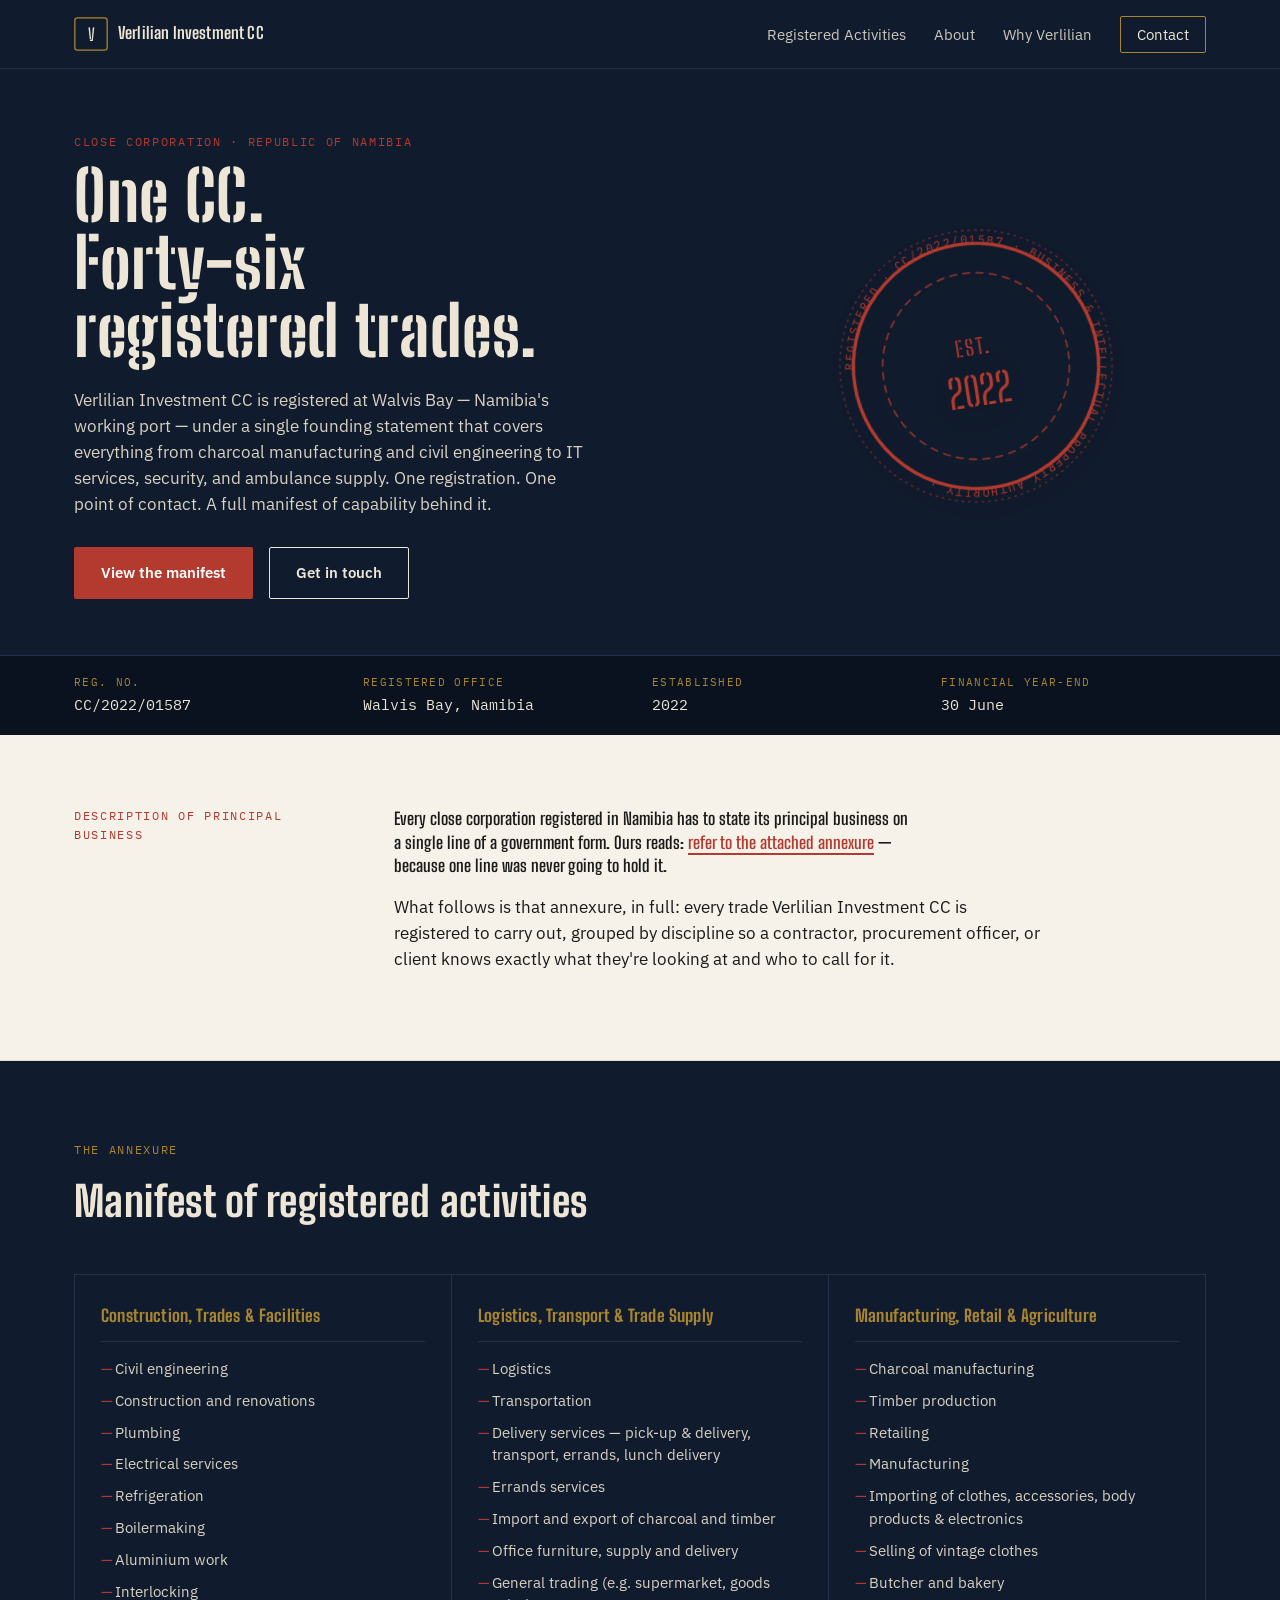
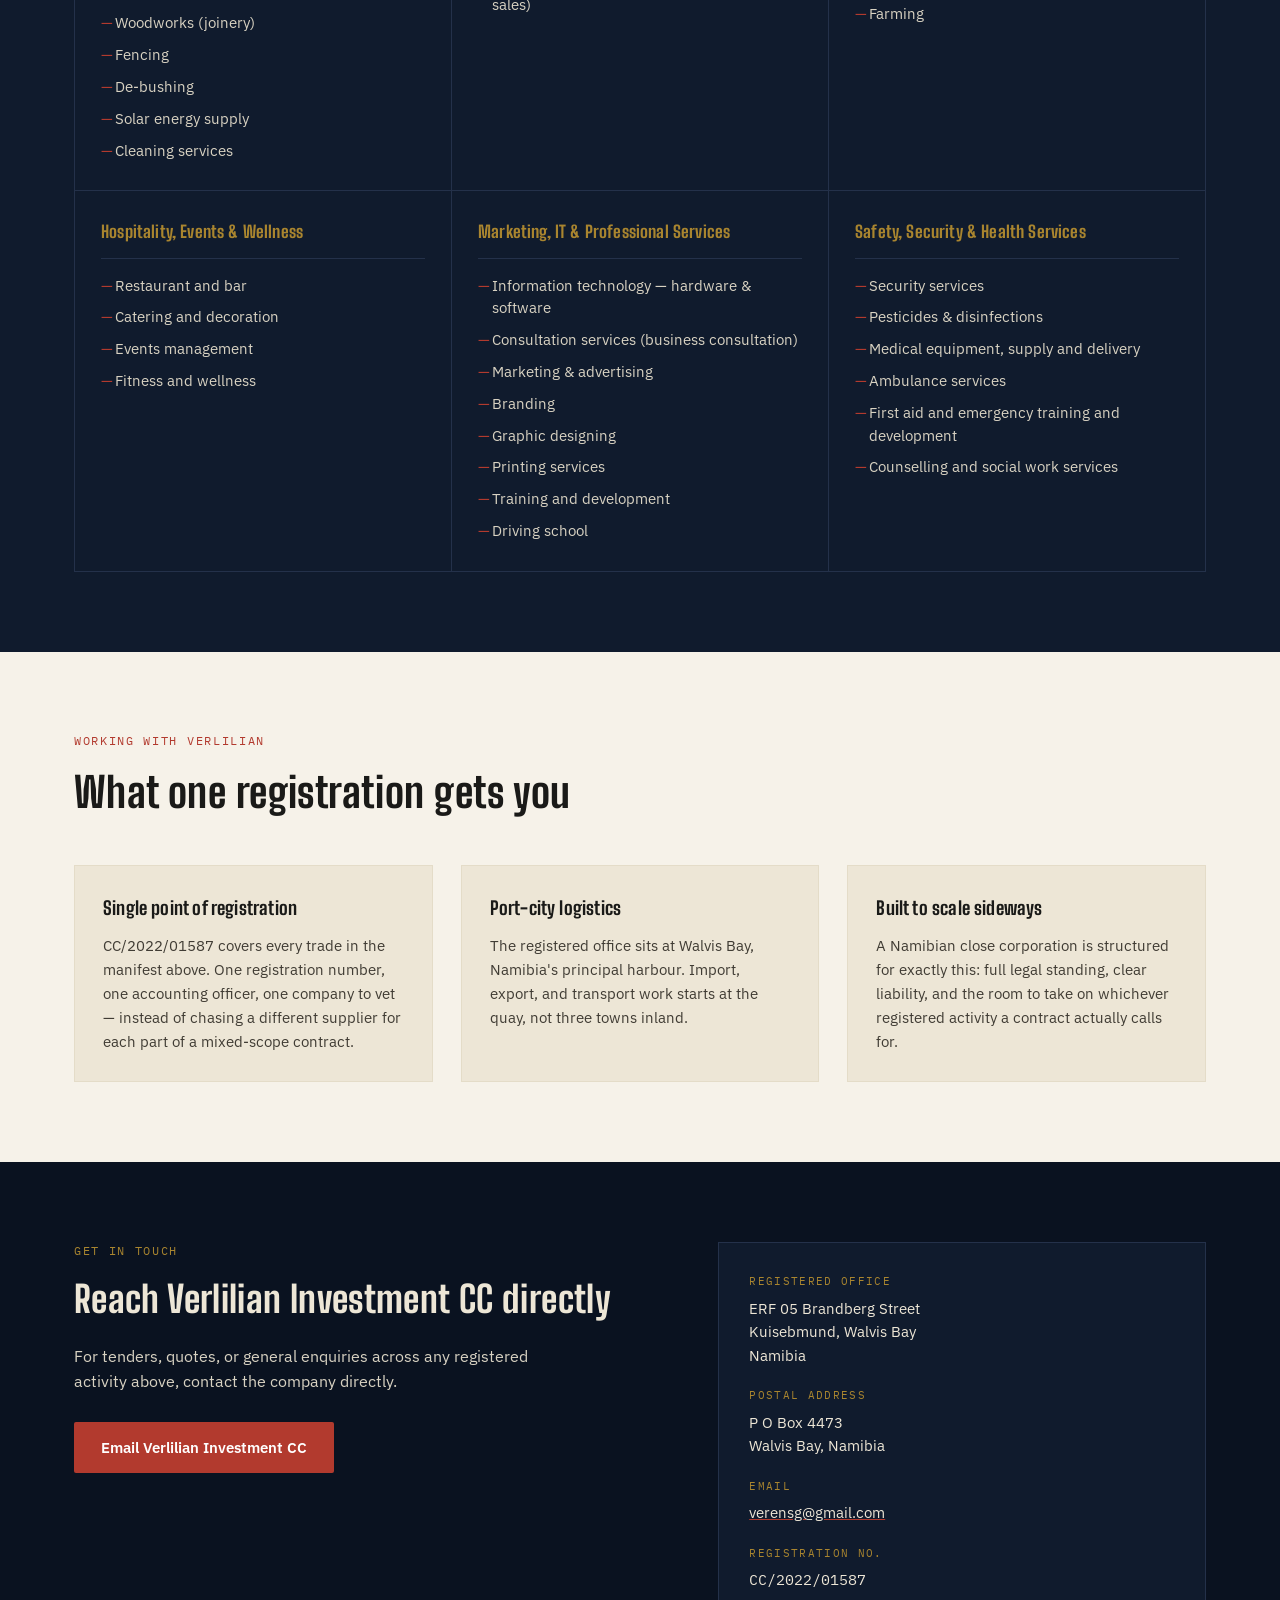
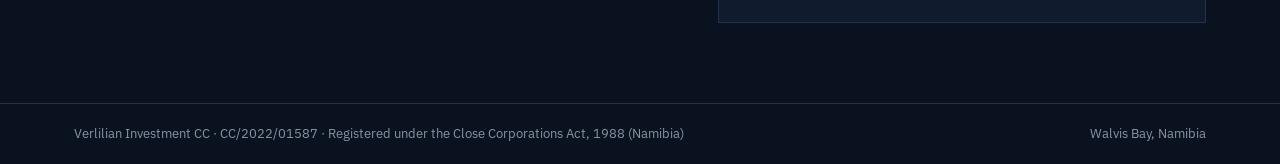
==== index.html @ 9e5f42de "Add files via upload" ====
<!DOCTYPE html>
<html lang="en">
<head>
<meta charset="UTF-8">
<meta name="viewport" content="width=device-width, initial-scale=1.0">
<title>Verlilian Investment CC — Registered CC/2022/01587, Walvis Bay, Namibia</title>
<meta name="description" content="Verlilian Investment CC is a Namibian close corporation registered at Walvis Bay, carrying 46 registered trade lines from construction and logistics to IT, hospitality, security, and agriculture under one registration.">
<link rel="icon" href="data:image/svg+xml,%3Csvg xmlns='http://www.w3.org/2000/svg' viewBox='0 0 100 100'%3E%3Crect width='100' height='100' fill='%23101B2D'/%3E%3Ctext x='50' y='68' font-family='Georgia,serif' font-size='58' fill='%23B23A2E' text-anchor='middle'%3EV%3C/text%3E%3C/svg%3E">
<link rel="preconnect" href="https://fonts.googleapis.com">
<link rel="preconnect" href="https://fonts.gstatic.com" crossorigin>
<link href="https://fonts.googleapis.com/css2?family=Big+Shoulders+Stencil:wght@700;900&family=Big+Shoulders:wght@500;600;700&family=IBM+Plex+Sans:wght@400;500;600&family=IBM+Plex+Mono:wght@400;500&display=swap" rel="stylesheet">
<link rel="stylesheet" href="styles.css">
</head>
<body>

<a class="skip-link" href="#main">Skip to content</a>

<header class="site-header">
  <div class="wrap header-inner">
    <a href="#top" class="brand">
      <svg class="brand-mark" viewBox="0 0 40 40" aria-hidden="true">
        <rect x="1" y="1" width="38" height="38" rx="3"/>
        <text x="20" y="28" text-anchor="middle">V</text>
      </svg>
      <span class="brand-name">Verlilian Investment&nbsp;CC</span>
    </a>
    <nav class="main-nav" aria-label="Primary">
      <button class="nav-toggle" aria-expanded="false" aria-controls="nav-list">
        <span></span><span></span><span></span>
        <span class="sr-only">Menu</span>
      </button>
      <ul id="nav-list">
        <li><a href="#manifest">Registered Activities</a></li>
        <li><a href="#about">About</a></li>
        <li><a href="#why">Why Verlilian</a></li>
        <li><a href="#contact" class="nav-cta">Contact</a></li>
      </ul>
    </nav>
  </div>
</header>

<main id="main">

  <section class="hero" id="top">
    <div class="wrap hero-inner">
      <div class="hero-copy">
        <p class="eyebrow">Close Corporation · Republic of Namibia</p>
        <h1>One CC.<br>Forty-six<br>registered trades.</h1>
        <p class="hero-lede">Verlilian Investment&nbsp;CC is registered at Walvis&nbsp;Bay — Namibia's working port — under a single founding statement that covers everything from charcoal manufacturing and civil engineering to IT services, security, and ambulance supply. One registration. One point of contact. A full manifest of capability behind it.</p>
        <div class="hero-actions">
          <a href="#manifest" class="btn btn-primary">View the manifest</a>
          <a href="#contact" class="btn btn-ghost">Get in touch</a>
        </div>
      </div>
      <div class="hero-stamp" aria-hidden="true">
        <svg viewBox="0 0 240 240" class="stamp">
          <defs>
            <path id="stampPathOuter" d="M 120,120 m -92,0 a 92,92 0 1,1 184,0 a 92,92 0 1,1 -184,0"/>
          </defs>
          <circle cx="120" cy="120" r="102" class="ring ring-a"/>
          <circle cx="120" cy="120" r="92" class="ring ring-b"/>
          <circle cx="120" cy="120" r="70" class="ring ring-c"/>
          <text class="stamp-arc">
            <textPath href="#stampPathOuter" startOffset="2%">REGISTERED · CC/2022/01587 · BUSINESS &amp; INTELLECTUAL PROPERTY AUTHORITY · </textPath>
          </text>
          <text x="120" y="112" text-anchor="middle" class="stamp-center stamp-center-top">EST.</text>
          <text x="120" y="150" text-anchor="middle" class="stamp-center stamp-center-year">2022</text>
        </svg>
      </div>
    </div>
    <div class="reg-strip" role="doc-subtitle">
      <div class="wrap reg-strip-inner">
        <div class="reg-field"><span class="reg-label">Reg. No.</span><span class="reg-value">CC/2022/01587</span></div>
        <div class="reg-field"><span class="reg-label">Registered Office</span><span class="reg-value">Walvis Bay, Namibia</span></div>
        <div class="reg-field"><span class="reg-label">Established</span><span class="reg-value">2022</span></div>
        <div class="reg-field"><span class="reg-label">Financial Year-End</span><span class="reg-value">30 June</span></div>
      </div>
    </div>
  </section>

  <section class="about" id="about">
    <div class="wrap about-grid">
      <div class="about-label">
        <p class="eyebrow">Description of Principal Business</p>
      </div>
      <div class="about-body">
        <p class="about-lede">Every close corporation registered in Namibia has to state its principal business on a single line of a government form. Ours reads: <em>refer to the attached annexure</em> — because one line was never going to hold it.</p>
        <p>What follows is that annexure, in full: every trade Verlilian Investment&nbsp;CC is registered to carry out, grouped by discipline so a contractor, procurement officer, or client knows exactly what they're looking at and who to call for it.</p>
      </div>
    </div>
  </section>

  <section class="manifest" id="manifest">
    <div class="wrap">
      <div class="section-head">
        <p class="eyebrow">The Annexure</p>
        <h2>Manifest of registered activities</h2>
      </div>

      <div class="manifest-grid">

        <article class="manifest-card">
          <h3>Construction, Trades &amp; Facilities</h3>
          <ul>
            <li>Civil engineering</li>
            <li>Construction and renovations</li>
            <li>Plumbing</li>
            <li>Electrical services</li>
            <li>Refrigeration</li>
            <li>Boilermaking</li>
            <li>Aluminium work</li>
            <li>Interlocking</li>
            <li>Woodworks (joinery)</li>
            <li>Fencing</li>
            <li>De-bushing</li>
            <li>Solar energy supply</li>
            <li>Cleaning services</li>
          </ul>
        </article>

        <article class="manifest-card">
          <h3>Logistics, Transport &amp; Trade Supply</h3>
          <ul>
            <li>Logistics</li>
            <li>Transportation</li>
            <li>Delivery services — pick-up &amp; delivery, transport, errands, lunch delivery</li>
            <li>Errands services</li>
            <li>Import and export of charcoal and timber</li>
            <li>Office furniture, supply and delivery</li>
            <li>General trading (e.g. supermarket, goods sales)</li>
          </ul>
        </article>

        <article class="manifest-card">
          <h3>Manufacturing, Retail &amp; Agriculture</h3>
          <ul>
            <li>Charcoal manufacturing</li>
            <li>Timber production</li>
            <li>Retailing</li>
            <li>Manufacturing</li>
            <li>Importing of clothes, accessories, body products &amp; electronics</li>
            <li>Selling of vintage clothes</li>
            <li>Butcher and bakery</li>
            <li>Farming</li>
          </ul>
        </article>

        <article class="manifest-card">
          <h3>Hospitality, Events &amp; Wellness</h3>
          <ul>
            <li>Restaurant and bar</li>
            <li>Catering and decoration</li>
            <li>Events management</li>
            <li>Fitness and wellness</li>
          </ul>
        </article>

        <article class="manifest-card">
          <h3>Marketing, IT &amp; Professional Services</h3>
          <ul>
            <li>Information technology — hardware &amp; software</li>
            <li>Consultation services (business consultation)</li>
            <li>Marketing &amp; advertising</li>
            <li>Branding</li>
            <li>Graphic designing</li>
            <li>Printing services</li>
            <li>Training and development</li>
            <li>Driving school</li>
          </ul>
        </article>

        <article class="manifest-card">
          <h3>Safety, Security &amp; Health Services</h3>
          <ul>
            <li>Security services</li>
            <li>Pesticides &amp; disinfections</li>
            <li>Medical equipment, supply and delivery</li>
            <li>Ambulance services</li>
            <li>First aid and emergency training and development</li>
            <li>Counselling and social work services</li>
          </ul>
        </article>

      </div>
    </div>
  </section>

  <section class="why" id="why">
    <div class="wrap">
      <div class="section-head">
        <p class="eyebrow">Working With Verlilian</p>
        <h2>What one registration gets you</h2>
      </div>
      <div class="why-grid">
        <article class="why-card">
          <h3>Single point of registration</h3>
          <p>CC/2022/01587 covers every trade in the manifest above. One registration number, one accounting officer, one company to vet — instead of chasing a different supplier for each part of a mixed-scope contract.</p>
        </article>
        <article class="why-card">
          <h3>Port-city logistics</h3>
          <p>The registered office sits at Walvis&nbsp;Bay, Namibia's principal harbour. Import, export, and transport work starts at the quay, not three towns inland.</p>
        </article>
        <article class="why-card">
          <h3>Built to scale sideways</h3>
          <p>A Namibian close corporation is structured for exactly this: full legal standing, clear liability, and the room to take on whichever registered activity a contract actually calls for.</p>
        </article>
      </div>
    </div>
  </section>

  <section class="contact" id="contact">
    <div class="wrap contact-grid">
      <div>
        <p class="eyebrow">Get In Touch</p>
        <h2>Reach Verlilian Investment&nbsp;CC directly</h2>
        <p class="contact-lede">For tenders, quotes, or general enquiries across any registered activity above, contact the company directly.</p>
        <a href="mailto:verensg@gmail.com?subject=Enquiry%20—%20Verlilian%20Investment%20CC" class="btn btn-primary">Email Verlilian Investment&nbsp;CC</a>
      </div>
      <div class="contact-card">
        <dl>
          <div>
            <dt>Registered Office</dt>
            <dd>ERF 05 Brandberg Street<br>Kuisebmund, Walvis Bay<br>Namibia</dd>
          </div>
          <div>
            <dt>Postal Address</dt>
            <dd>P O Box 4473<br>Walvis Bay, Namibia</dd>
          </div>
          <div>
            <dt>Email</dt>
            <dd><a href="mailto:verensg@gmail.com">verensg@gmail.com</a></dd>
          </div>
          <div>
            <dt>Registration No.</dt>
            <dd class="mono">CC/2022/01587</dd>
          </div>
        </dl>
      </div>
    </div>
  </section>

</main>

<footer class="site-footer">
  <div class="wrap footer-inner">
    <p>Verlilian Investment&nbsp;CC · CC/2022/01587 · Registered under the Close Corporations Act, 1988 (Namibia)</p>
    <p class="footer-office">Walvis Bay, Namibia</p>
  </div>
</footer>

<script src="script.js"></script>
</body>
</html>
---- styles.css ----
/* ===== Tokens ===== */
:root{
  --navy: #101B2D;
  --navy-deep: #0A1220;
  --navy-line: #24314A;
  --cream: #EDE6D6;
  --paper: #F6F2E9;
  --stamp-red: #B23A2E;
  --stamp-red-dim: #8C2E24;
  --brass: #A9852F;
  --charcoal: #1A1A18;
  --steel: #7C8896;

  --display: 'Big Shoulders', sans-serif;
  --stencil: 'Big Shoulders Stencil', sans-serif;
  --body: 'IBM Plex Sans', system-ui, sans-serif;
  --mono: 'IBM Plex Mono', ui-monospace, monospace;

  --wrap: 1180px;
}

*,*::before,*::after{ box-sizing:border-box; }
html{ scroll-behavior:smooth; }
@media (prefers-reduced-motion: reduce){
  html{ scroll-behavior:auto; }
  *,*::before,*::after{ animation-duration:0.001ms !important; animation-iteration-count:1 !important; transition-duration:0.001ms !important; }
}

body{
  margin:0;
  background:var(--paper);
  color:var(--charcoal);
  font-family:var(--body);
  font-size:16px;
  line-height:1.55;
  -webkit-font-smoothing:antialiased;
}

.wrap{ max-width:var(--wrap); margin-inline:auto; padding-inline:24px; }

.sr-only{ position:absolute; width:1px; height:1px; padding:0; margin:-1px; overflow:hidden; clip:rect(0,0,0,0); white-space:nowrap; border:0; }

.skip-link{
  position:absolute; left:-999px; top:0; background:var(--stamp-red); color:#fff;
  padding:10px 16px; z-index:200; font-family:var(--body);
}
.skip-link:focus{ left:0; }

a{ color:inherit; }
:focus-visible{ outline:3px solid var(--brass); outline-offset:2px; }

h1,h2,h3{ font-family:var(--display); font-weight:700; margin:0; letter-spacing:0.01em; }

.eyebrow{
  font-family:var(--mono);
  font-size:0.75rem;
  letter-spacing:0.14em;
  text-transform:uppercase;
  color:var(--stamp-red);
  margin:0 0 10px;
}

.btn{
  display:inline-flex; align-items:center; justify-content:center;
  font-family:var(--body); font-weight:600; font-size:0.95rem;
  padding:13px 26px; border-radius:2px; text-decoration:none;
  border:1.5px solid transparent; transition:transform .15s ease, background-color .15s ease, color .15s ease;
}
.btn-primary{ background:var(--stamp-red); color:#fff; }
.btn-primary:hover{ background:var(--stamp-red-dim); transform:translateY(-1px); }
.btn-ghost{ background:transparent; border-color:currentColor; }
.btn-ghost:hover{ background:rgba(0,0,0,0.05); }

/* ===== Header ===== */
.site-header{
  position:sticky; top:0; z-index:100;
  background:var(--navy); color:var(--cream);
  border-bottom:1px solid var(--navy-line);
}
.header-inner{ display:flex; align-items:center; justify-content:space-between; height:68px; }
.brand{ display:flex; align-items:center; gap:10px; text-decoration:none; color:var(--cream); }
.brand-mark{ width:34px; height:34px; }
.brand-mark rect{ fill:none; stroke:var(--brass); stroke-width:1.5; }
.brand-mark text{ font-family:var(--stencil); font-size:20px; fill:var(--cream); }
.brand-name{ font-family:var(--display); font-weight:600; font-size:1.02rem; letter-spacing:0.01em; }

.main-nav ul{ list-style:none; display:flex; gap:28px; margin:0; padding:0; align-items:center; }
.main-nav a{ text-decoration:none; font-size:0.92rem; color:var(--cream); opacity:0.85; }
.main-nav a:hover{ opacity:1; }
.nav-cta{
  border:1px solid var(--brass) !important; padding:8px 16px; border-radius:2px; opacity:1 !important;
}
.nav-toggle{ display:none; }

/* ===== Hero ===== */
.hero{ background:var(--navy); color:var(--cream); position:relative; overflow:hidden; }
.hero-inner{
  display:grid; grid-template-columns:1.15fr 0.85fr; gap:48px; align-items:center;
  padding-block:64px 56px;
}
.hero-copy h1{
  font-family:var(--stencil);
  font-size:clamp(2.6rem, 5.4vw, 4.6rem);
  line-height:0.98;
  color:var(--cream);
  margin-bottom:22px;
}
.hero-lede{ max-width:52ch; color:#D8D2C2; font-size:1.05rem; }
.hero-actions{ display:flex; gap:16px; margin-top:30px; flex-wrap:wrap; }
.hero .btn-ghost{ color:var(--cream); }

.hero-stamp{ display:flex; justify-content:center; }
.stamp{ width:min(320px, 100%); height:auto; transform:rotate(-9deg); filter:drop-shadow(0 6px 18px rgba(0,0,0,0.35)); }
.ring{ fill:none; stroke:var(--stamp-red); }
.ring-a{ stroke-width:1; stroke-dasharray:2 3; opacity:0.55; }
.ring-b{ stroke-width:2.5; }
.ring-c{ stroke-width:1.2; stroke-dasharray:6 4; opacity:0.8; }
.stamp-arc{ font-family:var(--mono); font-size:8.6px; letter-spacing:0.14em; fill:var(--stamp-red); text-transform:uppercase; }
.stamp-center{ font-family:var(--stencil); fill:var(--stamp-red); }
.stamp-center-top{ font-size:16px; letter-spacing:0.1em; }
.stamp-center-year{ font-size:30px; }

.reg-strip{ background:var(--navy-deep); border-top:1px solid var(--navy-line); }
.reg-strip-inner{
  display:grid; grid-template-columns:repeat(4,1fr); gap:24px;
  padding-block:18px;
}
.reg-field{ display:flex; flex-direction:column; gap:4px; }
.reg-label{ font-family:var(--mono); font-size:0.68rem; letter-spacing:0.12em; text-transform:uppercase; color:var(--brass); }
.reg-value{ font-family:var(--mono); font-size:0.92rem; color:var(--cream); }

/* ===== About ===== */
.about{ padding-block:72px; border-bottom:1px solid #E4DCC8; }
.about-grid{ display:grid; grid-template-columns:280px 1fr; gap:40px; }
.about-body p{ margin:0 0 16px; font-size:1.05rem; max-width:65ch; }
.about-lede{ font-family:var(--display); font-weight:500; font-size:1.3rem; line-height:1.4; }
.about-lede em{ font-style:normal; color:var(--stamp-red); border-bottom:2px solid var(--stamp-red); }

/* ===== Manifest ===== */
.manifest{ background:var(--navy); color:var(--cream); padding-block:80px; }
.section-head{ margin-bottom:40px; max-width:60ch; }
.section-head h2{ font-size:clamp(1.8rem,3.4vw,2.6rem); color:var(--cream); }
.manifest .eyebrow{ color:var(--brass); }

.manifest-grid{ display:grid; grid-template-columns:repeat(3, 1fr); gap:1px; background:var(--navy-line); border:1px solid var(--navy-line); }
.manifest-card{ background:var(--navy); padding:28px 26px; }
.manifest-card h3{
  font-family:var(--display); font-size:1.05rem; font-weight:700;
  color:var(--brass); margin-bottom:16px; padding-bottom:12px;
  border-bottom:1px solid var(--navy-line);
}
.manifest-card ul{ list-style:none; margin:0; padding:0; display:flex; flex-direction:column; gap:9px; }
.manifest-card li{ font-size:0.92rem; color:#D8D2C2; position:relative; padding-left:14px; }
.manifest-card li::before{ content:"—"; position:absolute; left:0; color:var(--stamp-red); }

/* ===== Why ===== */
.why{ padding-block:80px; }
.why .section-head h2{ color:var(--charcoal); }
.why-grid{ display:grid; grid-template-columns:repeat(3,1fr); gap:28px; }
.why-card{ padding:28px; border:1px solid #E4DCC8; background:var(--cream); }
.why-card h3{ font-size:1.15rem; margin-bottom:12px; }
.why-card p{ margin:0; color:#403C34; font-size:0.96rem; }

/* ===== Contact ===== */
.contact{ background:var(--navy-deep); color:var(--cream); padding-block:80px; }
.contact .eyebrow{ color:var(--brass); }
.contact h2{ color:var(--cream); font-size:clamp(1.7rem,3vw,2.3rem); margin-bottom:16px; }
.contact-lede{ max-width:48ch; color:#D8D2C2; margin-bottom:28px; }
.contact-grid{ display:grid; grid-template-columns:1.1fr 0.9fr; gap:48px; align-items:start; }
.contact-card{ background:var(--navy); border:1px solid var(--navy-line); padding:30px; }
.contact-card dl{ margin:0; display:flex; flex-direction:column; gap:20px; }
.contact-card dt{ font-family:var(--mono); font-size:0.7rem; letter-spacing:0.12em; text-transform:uppercase; color:var(--brass); margin-bottom:6px; }
.contact-card dd{ margin:0; font-size:0.95rem; color:var(--cream); }
.contact-card a{ text-decoration:underline; text-decoration-color:var(--stamp-red); }
.mono{ font-family:var(--mono); }

/* ===== Footer ===== */
.site-footer{ background:var(--navy-deep); color:#8A93A6; border-top:1px solid var(--navy-line); }
.footer-inner{ display:flex; justify-content:space-between; padding-block:20px; font-size:0.82rem; flex-wrap:wrap; gap:8px; }
.footer-inner p{ margin:0; }

/* ===== Responsive ===== */
@media (max-width: 900px){
  .hero-inner{ grid-template-columns:1fr; padding-block:48px 32px; }
  .hero-stamp{ order:-1; }
  .stamp{ width:220px; }
  .reg-strip-inner{ grid-template-columns:repeat(2,1fr); }
  .about-grid{ grid-template-columns:1fr; }
  .manifest-grid{ grid-template-columns:1fr; }
  .why-grid{ grid-template-columns:1fr; }
  .contact-grid{ grid-template-columns:1fr; }

  .main-nav ul{
    position:fixed; inset:68px 0 auto 0; background:var(--navy);
    flex-direction:column; align-items:flex-start; padding:20px 24px;
    border-bottom:1px solid var(--navy-line);
    transform:translateY(-120%); transition:transform .2s ease;
  }
  .main-nav ul.open{ transform:translateY(0); }
  .nav-toggle{
    display:flex; flex-direction:column; justify-content:center; gap:5px;
    width:32px; height:32px; background:none; border:none; cursor:pointer; padding:0;
  }
  .nav-toggle span{ display:block; width:100%; height:2px; background:var(--cream); }
}
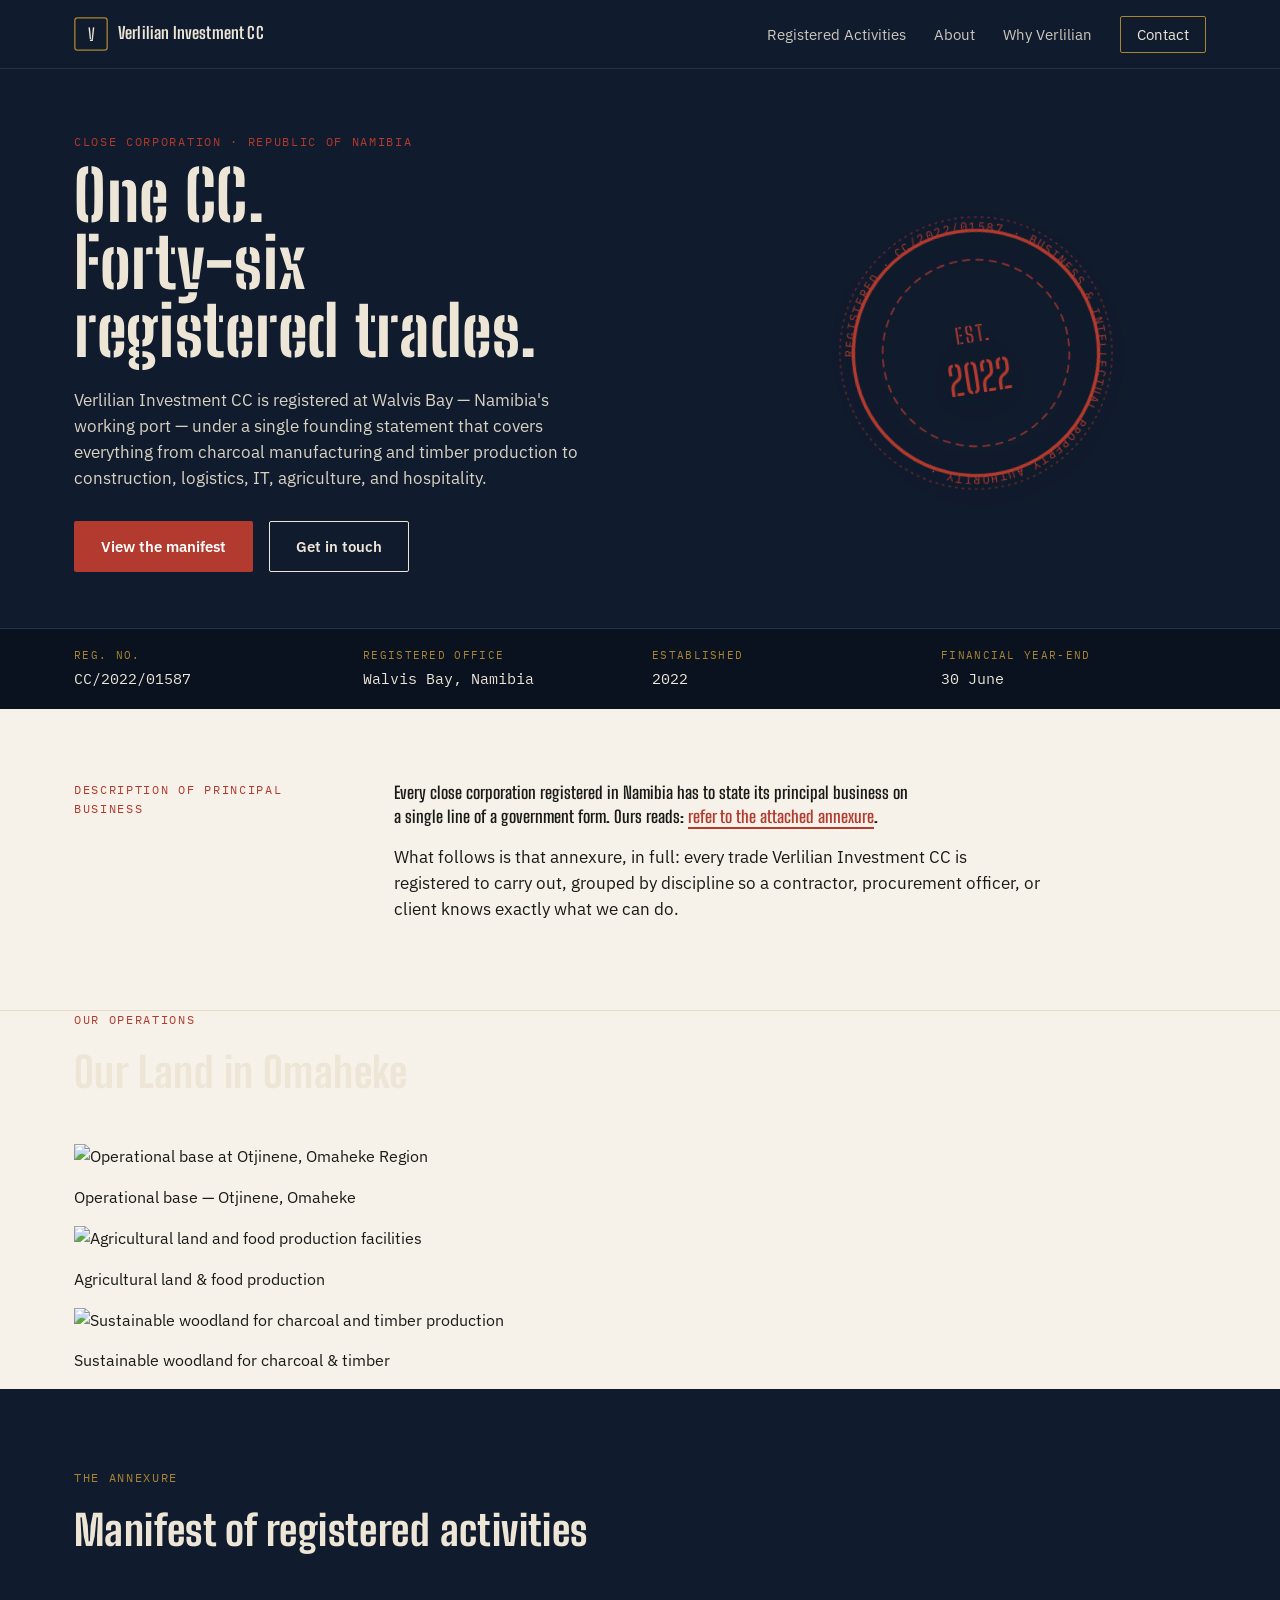
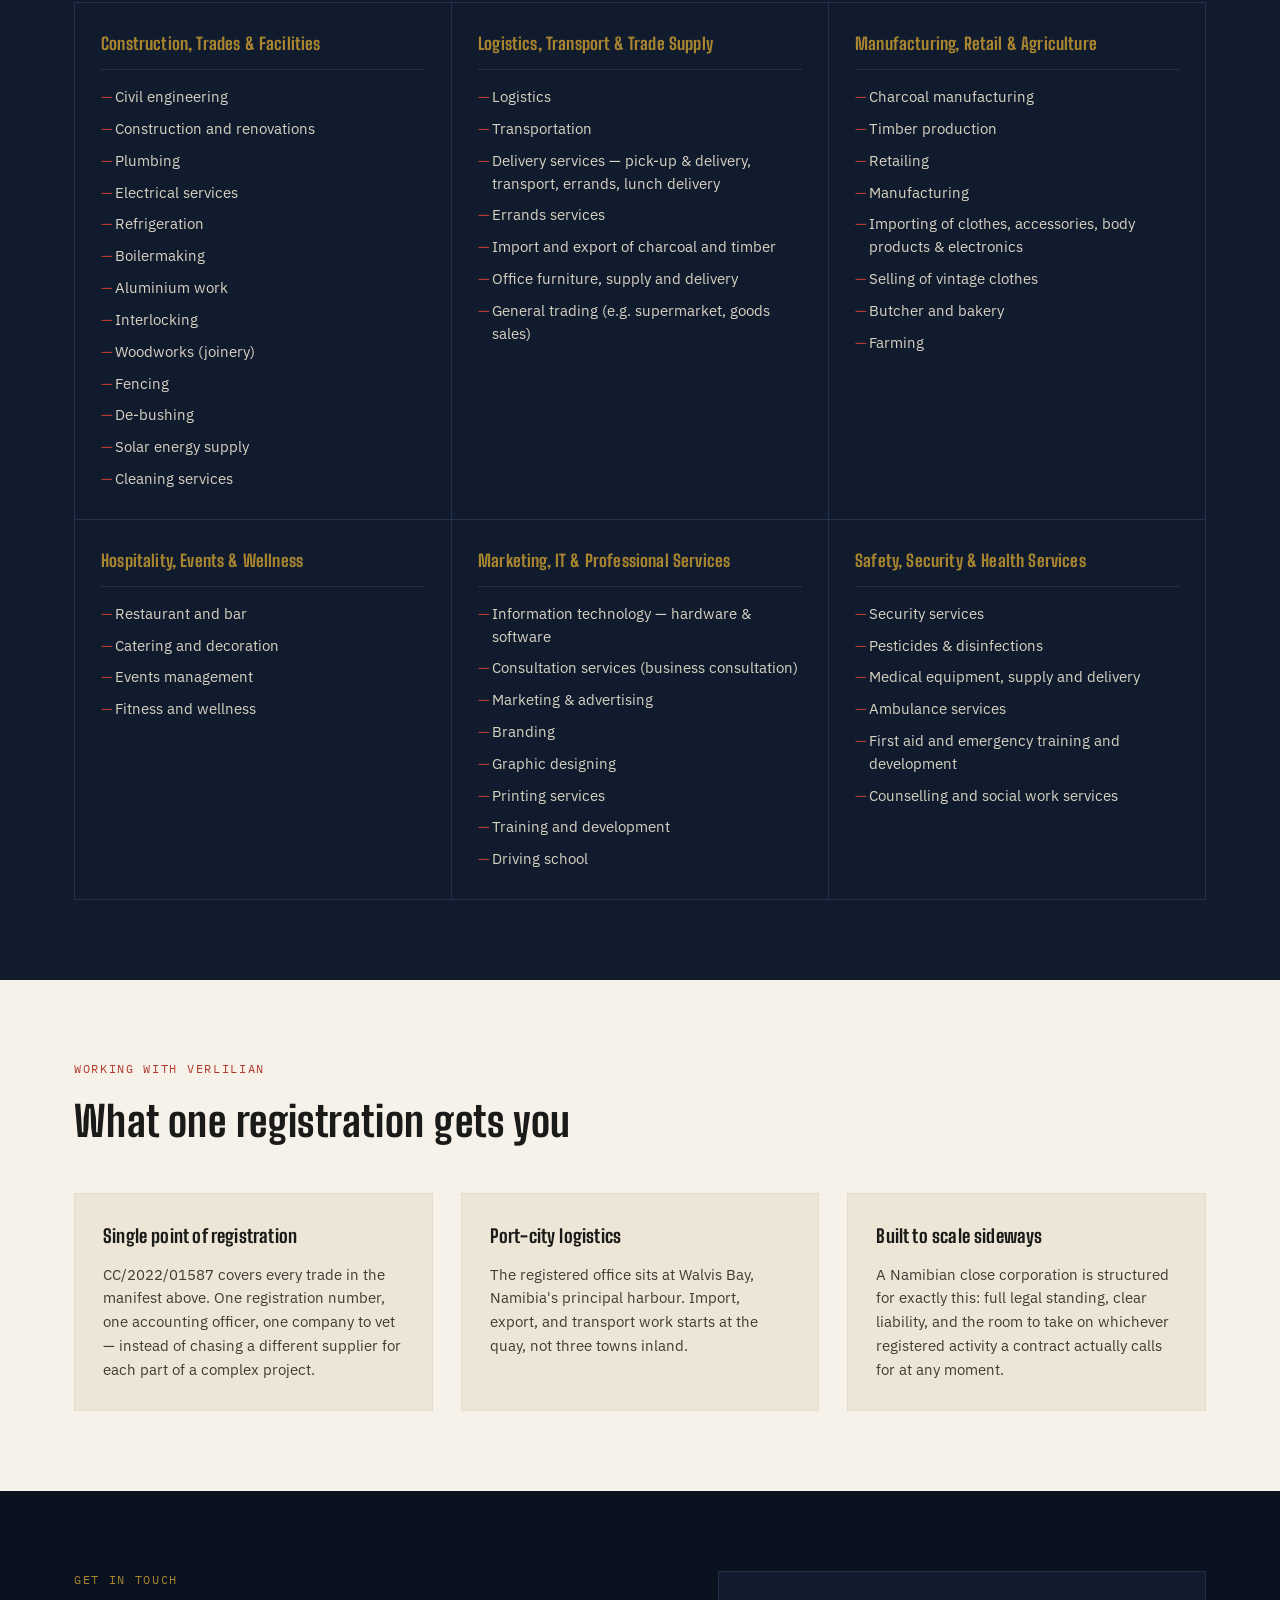
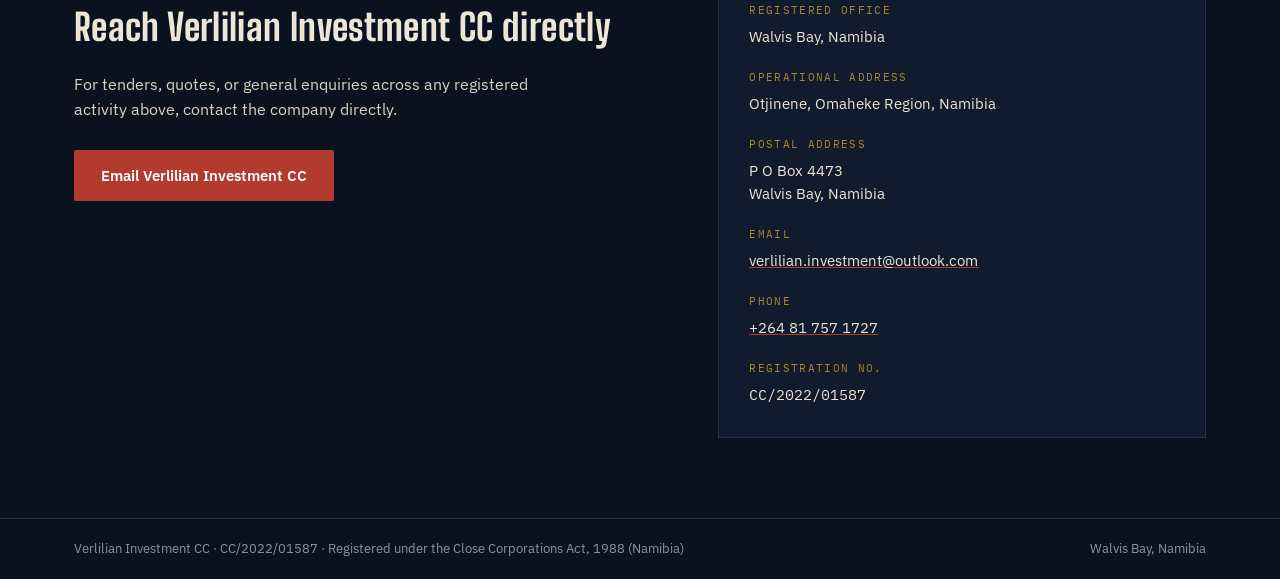
==== commit ab7b5225: "feat: use real Otjinene land photos, remove Kuisebmund address" ====
--- a/index.html
+++ b/index.html
@@ -4,8 +4,8 @@
 <meta charset="UTF-8">
 <meta name="viewport" content="width=device-width, initial-scale=1.0">
 <title>Verlilian Investment CC — Registered CC/2022/01587, Walvis Bay, Namibia</title>
-<meta name="description" content="Verlilian Investment CC is a Namibian close corporation registered at Walvis Bay, carrying 46 registered trade lines from construction and logistics to IT, hospitality, security, and agriculture under one registration.">
-<link rel="icon" href="data:image/svg+xml,%3Csvg xmlns='http://www.w3.org/2000/svg' viewBox='0 0 100 100'%3E%3Crect width='100' height='100' fill='%23101B2D'/%3E%3Ctext x='50' y='68' font-family='Georgia,serif' font-size='58' fill='%23B23A2E' text-anchor='middle'%3EV%3C/text%3E%3C/svg%3E">
+<meta name="description" content="Verlilian Investment CC is a Namibian close corporation registered at Walvis Bay, carrying 46 registered trade lines from construction and logistics to IT, agriculture, and more.">
+<link rel="icon" href="data:image/svg+xml,%3Csvg xmlns='http://www.w3.org/2000/svg' viewBox='0 0 100 100'%3E%3Crect width='100' height='100' fill='%23101B2D'/%3E%3Ctext x='50' y='68' font-family='Georgia, serif' font-size='60' fill='%23fff' text-anchor='middle' font-weight='bold'%3EV%3C/text%3E%3C/svg%3E">
 <link rel="preconnect" href="https://fonts.googleapis.com">
 <link rel="preconnect" href="https://fonts.gstatic.com" crossorigin>
 <link href="https://fonts.googleapis.com/css2?family=Big+Shoulders+Stencil:wght@700;900&family=Big+Shoulders:wght@500;600;700&family=IBM+Plex+Sans:wght@400;500;600&family=IBM+Plex+Mono:wght@400;500&display=swap" rel="stylesheet">
@@ -42,11 +42,17 @@
 <main id="main">
 
   <section class="hero" id="top">
+    <div class="hero-slideshow" role="region" aria-label="Otjinene land gallery">
+      <div class="hero-slide" style="background-image: url('/images/otjinene-land-1.jpg');"></div>
+      <div class="hero-slide" style="background-image: url('/images/otjinene-land-2.jpg');"></div>
+      <div class="hero-slide" style="background-image: url('/images/otjinene-land-3.jpg');"></div>
+    </div>
+    <div class="hero-overlay"></div>
     <div class="wrap hero-inner">
       <div class="hero-copy">
         <p class="eyebrow">Close Corporation · Republic of Namibia</p>
         <h1>One CC.<br>Forty-six<br>registered trades.</h1>
-        <p class="hero-lede">Verlilian Investment&nbsp;CC is registered at Walvis&nbsp;Bay — Namibia's working port — under a single founding statement that covers everything from charcoal manufacturing and civil engineering to IT services, security, and ambulance supply. One registration. One point of contact. A full manifest of capability behind it.</p>
+        <p class="hero-lede">Verlilian Investment&nbsp;CC is registered at Walvis&nbsp;Bay — Namibia's working port — under a single founding statement that covers everything from charcoal manufacturing and timber production to construction, logistics, IT, agriculture, and hospitality.</p>
         <div class="hero-actions">
           <a href="#manifest" class="btn btn-primary">View the manifest</a>
           <a href="#contact" class="btn btn-ghost">Get in touch</a>
@@ -84,8 +90,37 @@
         <p class="eyebrow">Description of Principal Business</p>
       </div>
       <div class="about-body">
-        <p class="about-lede">Every close corporation registered in Namibia has to state its principal business on a single line of a government form. Ours reads: <em>refer to the attached annexure</em> — because one line was never going to hold it.</p>
-        <p>What follows is that annexure, in full: every trade Verlilian Investment&nbsp;CC is registered to carry out, grouped by discipline so a contractor, procurement officer, or client knows exactly what they're looking at and who to call for it.</p>
+        <p class="about-lede">Every close corporation registered in Namibia has to state its principal business on a single line of a government form. Ours reads: <em>refer to the attached annexure</em>.</p>
+        <p>What follows is that annexure, in full: every trade Verlilian Investment&nbsp;CC is registered to carry out, grouped by discipline so a contractor, procurement officer, or client knows exactly what we can do.</p>
+      </div>
+    </div>
+  </section>
+
+  <section class="our-land" id="our-land">
+    <div class="wrap">
+      <div class="section-head">
+        <p class="eyebrow">Our Operations</p>
+        <h2>Our Land in Omaheke</h2>
+      </div>
+      <div class="land-grid">
+        <article class="land-card">
+          <div class="land-image">
+            <img src="/images/otjinene-land-1.jpg" alt="Operational base at Otjinene, Omaheke Region">
+          </div>
+          <p class="land-caption">Operational base — Otjinene, Omaheke</p>
+        </article>
+        <article class="land-card">
+          <div class="land-image">
+            <img src="/images/otjinene-land-2.jpg" alt="Agricultural land and food production facilities">
+          </div>
+          <p class="land-caption">Agricultural land &amp; food production</p>
+        </article>
+        <article class="land-card">
+          <div class="land-image">
+            <img src="/images/otjinene-land-3.jpg" alt="Sustainable woodland for charcoal and timber production">
+          </div>
+          <p class="land-caption">Sustainable woodland for charcoal &amp; timber</p>
+        </article>
       </div>
     </div>
   </section>
@@ -194,7 +229,7 @@
       <div class="why-grid">
         <article class="why-card">
           <h3>Single point of registration</h3>
-          <p>CC/2022/01587 covers every trade in the manifest above. One registration number, one accounting officer, one company to vet — instead of chasing a different supplier for each part of a mixed-scope contract.</p>
+          <p>CC/2022/01587 covers every trade in the manifest above. One registration number, one accounting officer, one company to vet — instead of chasing a different supplier for each part of a complex project.</p>
         </article>
         <article class="why-card">
           <h3>Port-city logistics</h3>
@@ -202,7 +237,7 @@
         </article>
         <article class="why-card">
           <h3>Built to scale sideways</h3>
-          <p>A Namibian close corporation is structured for exactly this: full legal standing, clear liability, and the room to take on whichever registered activity a contract actually calls for.</p>
+          <p>A Namibian close corporation is structured for exactly this: full legal standing, clear liability, and the room to take on whichever registered activity a contract actually calls for at any moment.</p>
         </article>
       </div>
     </div>
@@ -214,13 +249,17 @@
         <p class="eyebrow">Get In Touch</p>
         <h2>Reach Verlilian Investment&nbsp;CC directly</h2>
         <p class="contact-lede">For tenders, quotes, or general enquiries across any registered activity above, contact the company directly.</p>
-        <a href="mailto:verensg@gmail.com?subject=Enquiry%20—%20Verlilian%20Investment%20CC" class="btn btn-primary">Email Verlilian Investment&nbsp;CC</a>
+        <a href="mailto:verlilian.investment@outlook.com?subject=Enquiry%20—%20Verlilian%20Investment%20CC" class="btn btn-primary">Email Verlilian Investment&nbsp;CC</a>
       </div>
       <div class="contact-card">
         <dl>
           <div>
             <dt>Registered Office</dt>
-            <dd>ERF 05 Brandberg Street<br>Kuisebmund, Walvis Bay<br>Namibia</dd>
+            <dd>Walvis Bay, Namibia</dd>
+          </div>
+          <div>
+            <dt>Operational Address</dt>
+            <dd>Otjinene, Omaheke Region, Namibia</dd>
           </div>
           <div>
             <dt>Postal Address</dt>
@@ -228,7 +267,11 @@
           </div>
           <div>
             <dt>Email</dt>
-            <dd><a href="mailto:verensg@gmail.com">verensg@gmail.com</a></dd>
+            <dd><a href="mailto:verlilian.investment@outlook.com">verlilian.investment@outlook.com</a></dd>
+          </div>
+          <div>
+            <dt>Phone</dt>
+            <dd><a href="tel:+264817571727">+264 81 757 1727</a></dd>
           </div>
           <div>
             <dt>Registration No.</dt>
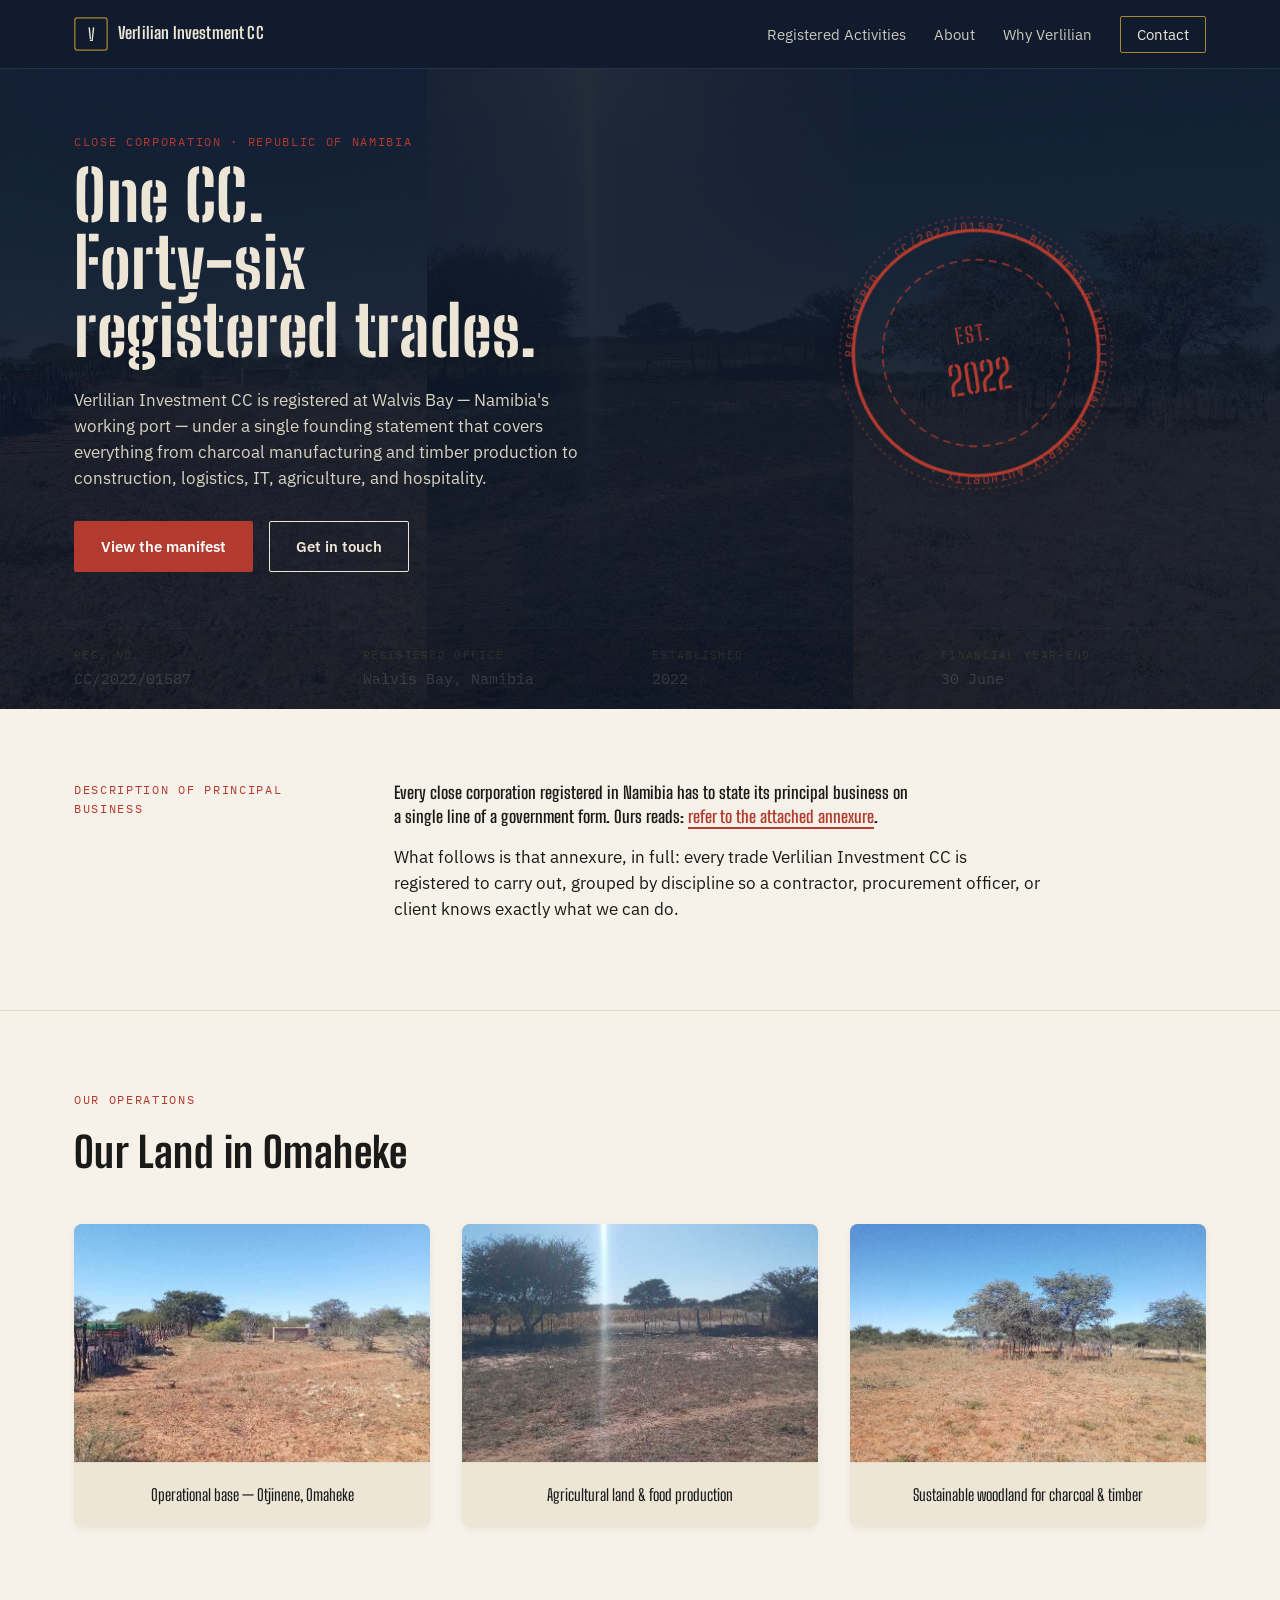
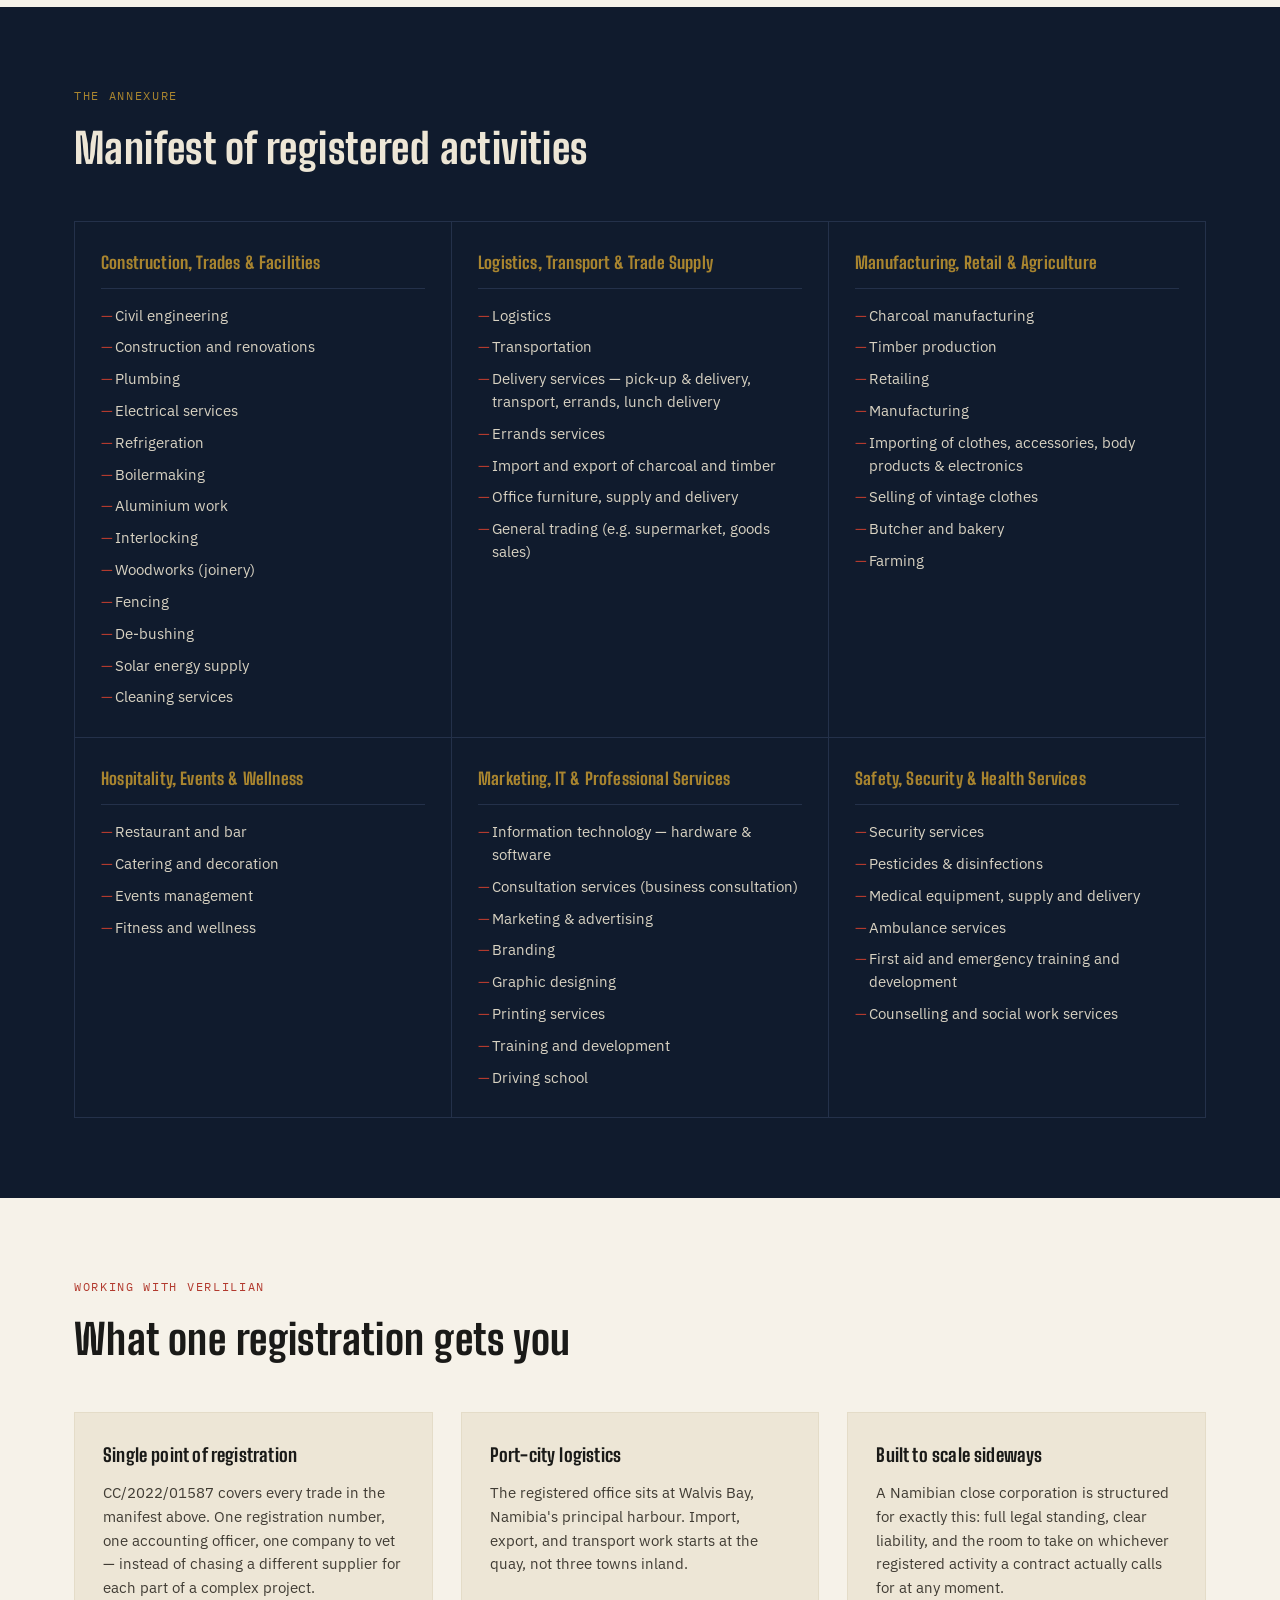
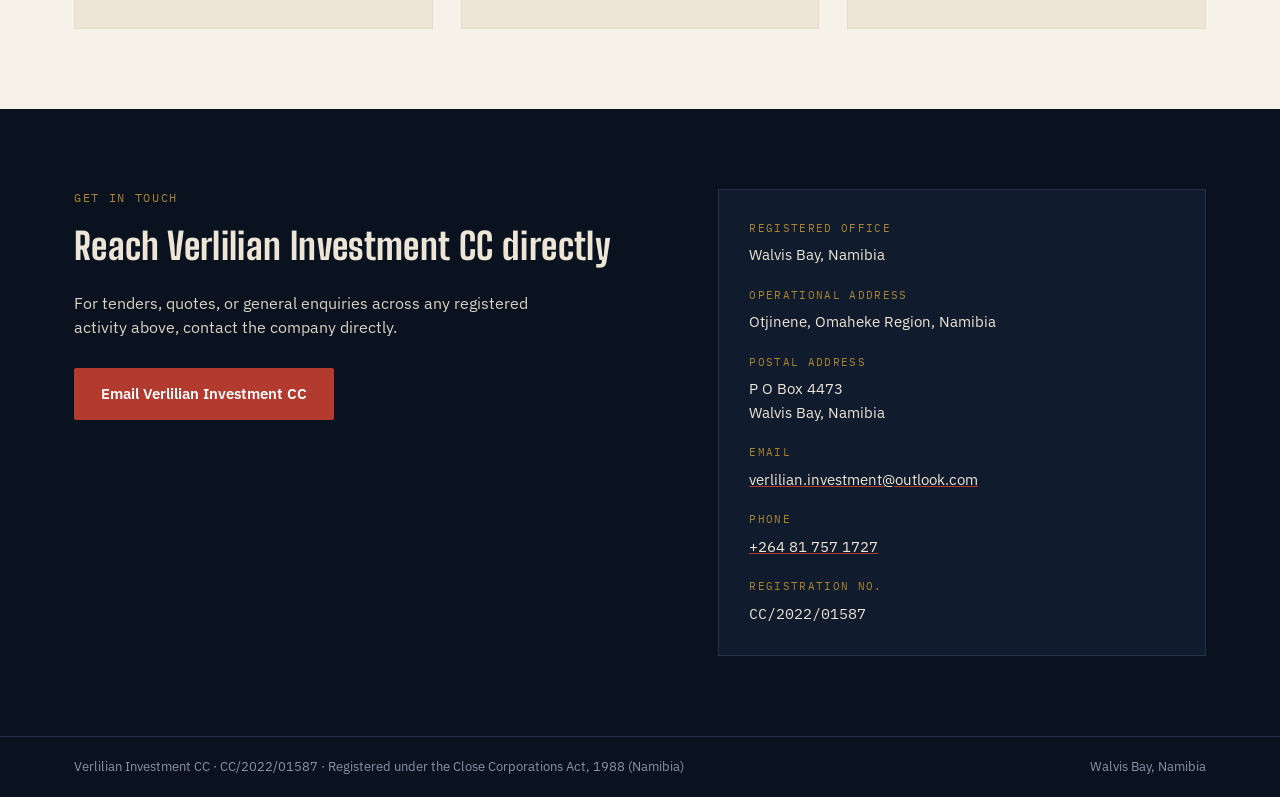
==== commit 060ccbb2: "fix: update image paths to use actual uploaded photo filenames" ====
--- a/index.html
+++ b/index.html
@@ -43,9 +43,9 @@
 
   <section class="hero" id="top">
     <div class="hero-slideshow" role="region" aria-label="Otjinene land gallery">
-      <div class="hero-slide" style="background-image: url('/images/otjinene-land-1.jpg');"></div>
-      <div class="hero-slide" style="background-image: url('/images/otjinene-land-2.jpg');"></div>
-      <div class="hero-slide" style="background-image: url('/images/otjinene-land-3.jpg');"></div>
+      <div class="hero-slide" style="background-image: url('/images/photo7779798279681030356.jpeg');"></div>
+      <div class="hero-slide" style="background-image: url('/images/photo734899868469985474.jpeg');"></div>
+      <div class="hero-slide" style="background-image: url('/images/photo5601927661905966113.jpeg');"></div>
     </div>
     <div class="hero-overlay"></div>
     <div class="wrap hero-inner">
@@ -105,19 +105,19 @@
       <div class="land-grid">
         <article class="land-card">
           <div class="land-image">
-            <img src="/images/otjinene-land-1.jpg" alt="Operational base at Otjinene, Omaheke Region">
+            <img src="/images/photo7779798279681030356.jpeg" alt="Operational base at Otjinene, Omaheke Region">
           </div>
           <p class="land-caption">Operational base — Otjinene, Omaheke</p>
         </article>
         <article class="land-card">
           <div class="land-image">
-            <img src="/images/otjinene-land-2.jpg" alt="Agricultural land and food production facilities">
+            <img src="/images/photo734899868469985474.jpeg" alt="Agricultural land and food production facilities">
           </div>
           <p class="land-caption">Agricultural land &amp; food production</p>
         </article>
         <article class="land-card">
           <div class="land-image">
-            <img src="/images/otjinene-land-3.jpg" alt="Sustainable woodland for charcoal and timber production">
+            <img src="/images/photo5601927661905966113.jpeg" alt="Sustainable woodland for charcoal and timber production">
           </div>
           <p class="land-caption">Sustainable woodland for charcoal &amp; timber</p>
         </article>
--- a/styles.css
+++ b/styles.css
@@ -94,9 +94,37 @@
 
 /* ===== Hero ===== */
 .hero{ background:var(--navy); color:var(--cream); position:relative; overflow:hidden; }
+
+.hero-slideshow{
+  position:absolute; top:0; left:0; width:100%; height:100%;
+  display:grid; grid-template-columns:repeat(3, 1fr);
+  z-index:1;
+}
+
+.hero-slide{
+  width:100%; height:100%;
+  background-size:cover; background-position:center;
+  opacity:0.4; animation:slide 15s ease-in-out infinite;
+}
+
+.hero-slide:nth-child(2){ animation-delay:5s; }
+.hero-slide:nth-child(3){ animation-delay:10s; }
+
+@keyframes slide{
+  0%, 100%{ opacity:0.4; }
+  50%{ opacity:0.5; }
+}
+
+.hero-overlay{
+  position:absolute; top:0; left:0; width:100%; height:100%;
+  background:rgba(10, 18, 32, 0.75);
+  z-index:2;
+}
+
 .hero-inner{
   display:grid; grid-template-columns:1.15fr 0.85fr; gap:48px; align-items:center;
   padding-block:64px 56px;
+  position:relative; z-index:3;
 }
 .hero-copy h1{
   font-family:var(--stencil);
@@ -135,6 +163,47 @@
 .about-body p{ margin:0 0 16px; font-size:1.05rem; max-width:65ch; }
 .about-lede{ font-family:var(--display); font-weight:500; font-size:1.3rem; line-height:1.4; }
 .about-lede em{ font-style:normal; color:var(--stamp-red); border-bottom:2px solid var(--stamp-red); }
+
+/* ===== Our Land ===== */
+.our-land{ background:var(--paper); padding-block:80px; }
+.our-land .section-head h2{ color:var(--charcoal); }
+.our-land .eyebrow{ color:var(--stamp-red); }
+
+.land-grid{ display:grid; grid-template-columns:repeat(3, 1fr); gap:32px; }
+.land-card{
+  background:var(--cream);
+  border-radius:8px;
+  overflow:hidden;
+  box-shadow:0 2px 8px rgba(0,0,0,0.06);
+  transition:transform 0.2s ease, box-shadow 0.2s ease;
+}
+.land-card:hover{
+  transform:translateY(-4px);
+  box-shadow:0 6px 16px rgba(0,0,0,0.12);
+}
+
+.land-image{
+  width:100%;
+  padding-top:66.67%;
+  position:relative;
+  overflow:hidden;
+  background:#E4DCC8;
+}
+.land-image img{
+  position:absolute; top:0; left:0;
+  width:100%; height:100%;
+  object-fit:cover; object-position:center;
+}
+
+.land-caption{
+  font-family:var(--display);
+  font-size:1rem;
+  color:var(--charcoal);
+  padding:20px 20px;
+  margin:0;
+  border-top:1px solid #E4DCC8;
+  text-align:center;
+}
 
 /* ===== Manifest ===== */
 .manifest{ background:var(--navy); color:var(--cream); padding-block:80px; }
@@ -181,11 +250,14 @@
 
 /* ===== Responsive ===== */
 @media (max-width: 900px){
+  .hero-slideshow{ grid-template-columns:1fr; }
+  
   .hero-inner{ grid-template-columns:1fr; padding-block:48px 32px; }
   .hero-stamp{ order:-1; }
   .stamp{ width:220px; }
   .reg-strip-inner{ grid-template-columns:repeat(2,1fr); }
   .about-grid{ grid-template-columns:1fr; }
+  .land-grid{ grid-template-columns:repeat(2, 1fr); gap:20px; }
   .manifest-grid{ grid-template-columns:1fr; }
   .why-grid{ grid-template-columns:1fr; }
   .contact-grid{ grid-template-columns:1fr; }
@@ -203,3 +275,7 @@
   }
   .nav-toggle span{ display:block; width:100%; height:2px; background:var(--cream); }
 }
+
+@media (max-width: 600px){
+  .land-grid{ grid-template-columns:1fr; }
+}
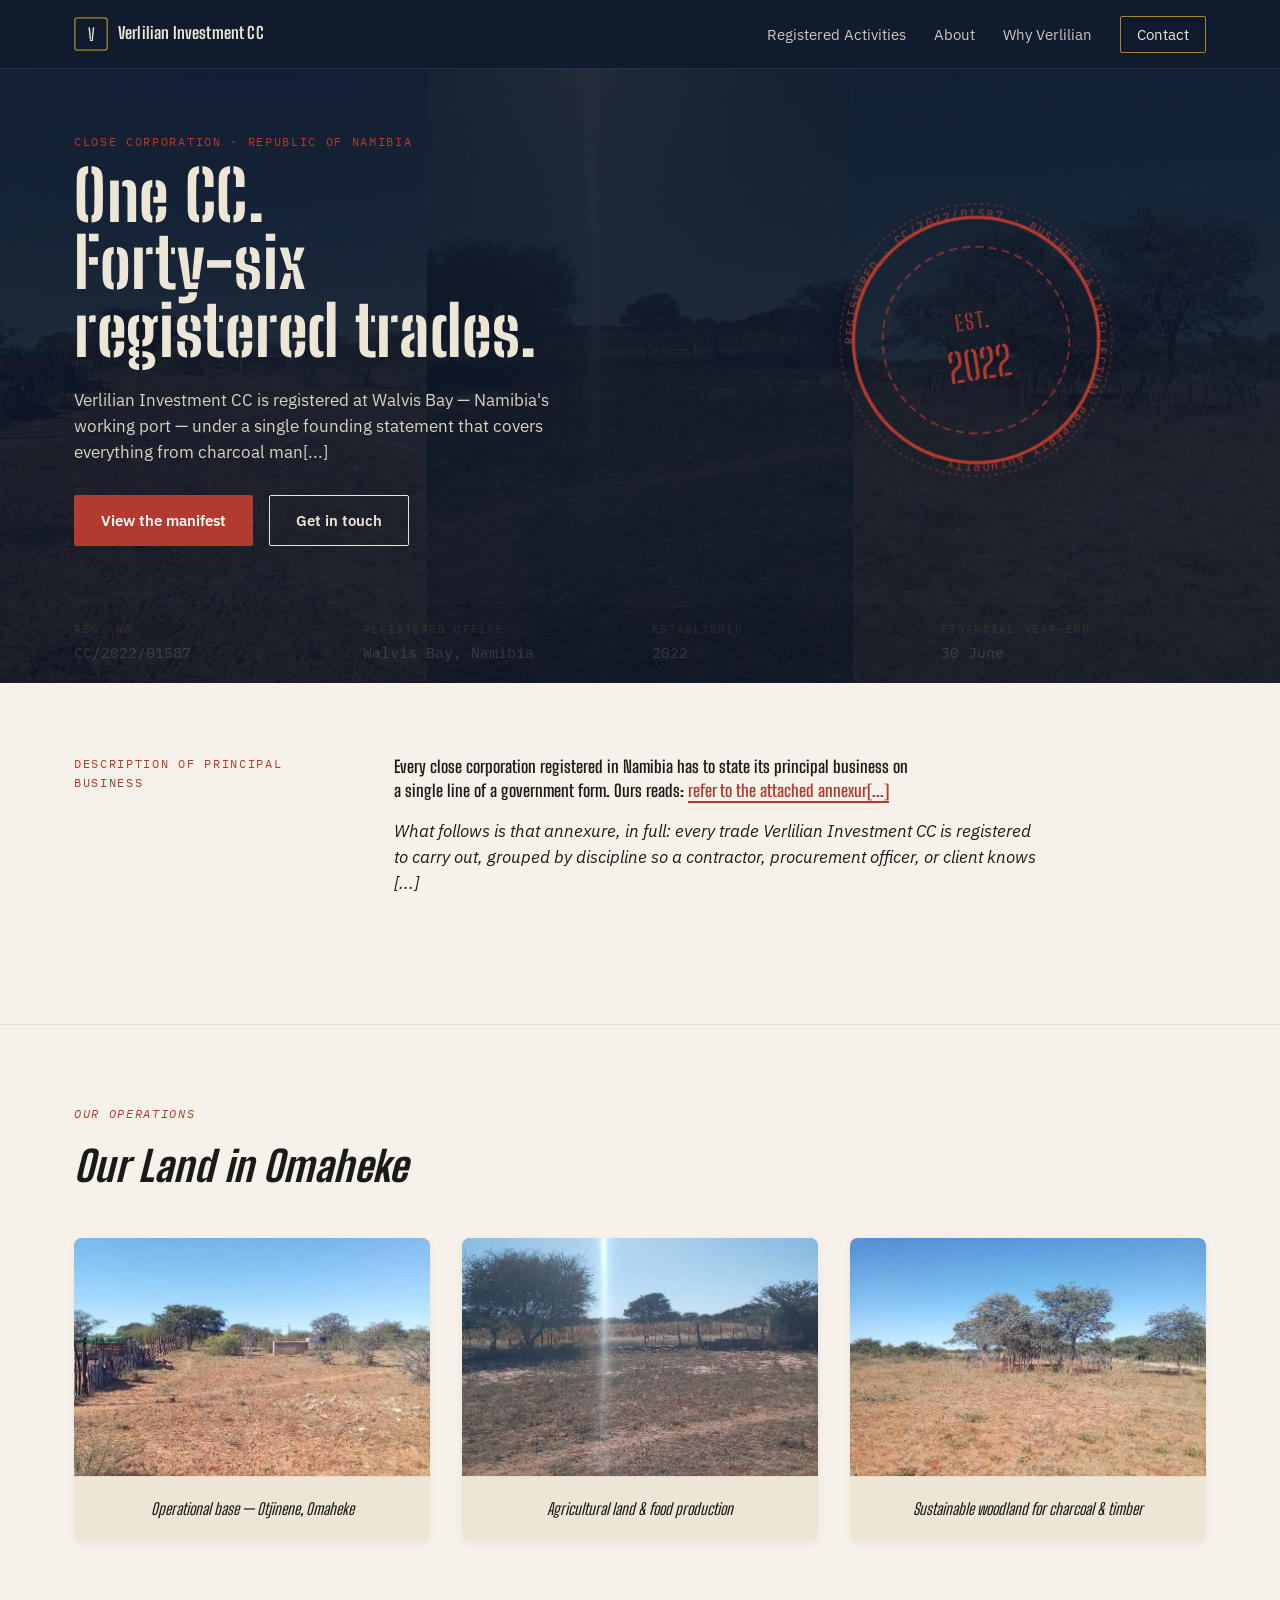
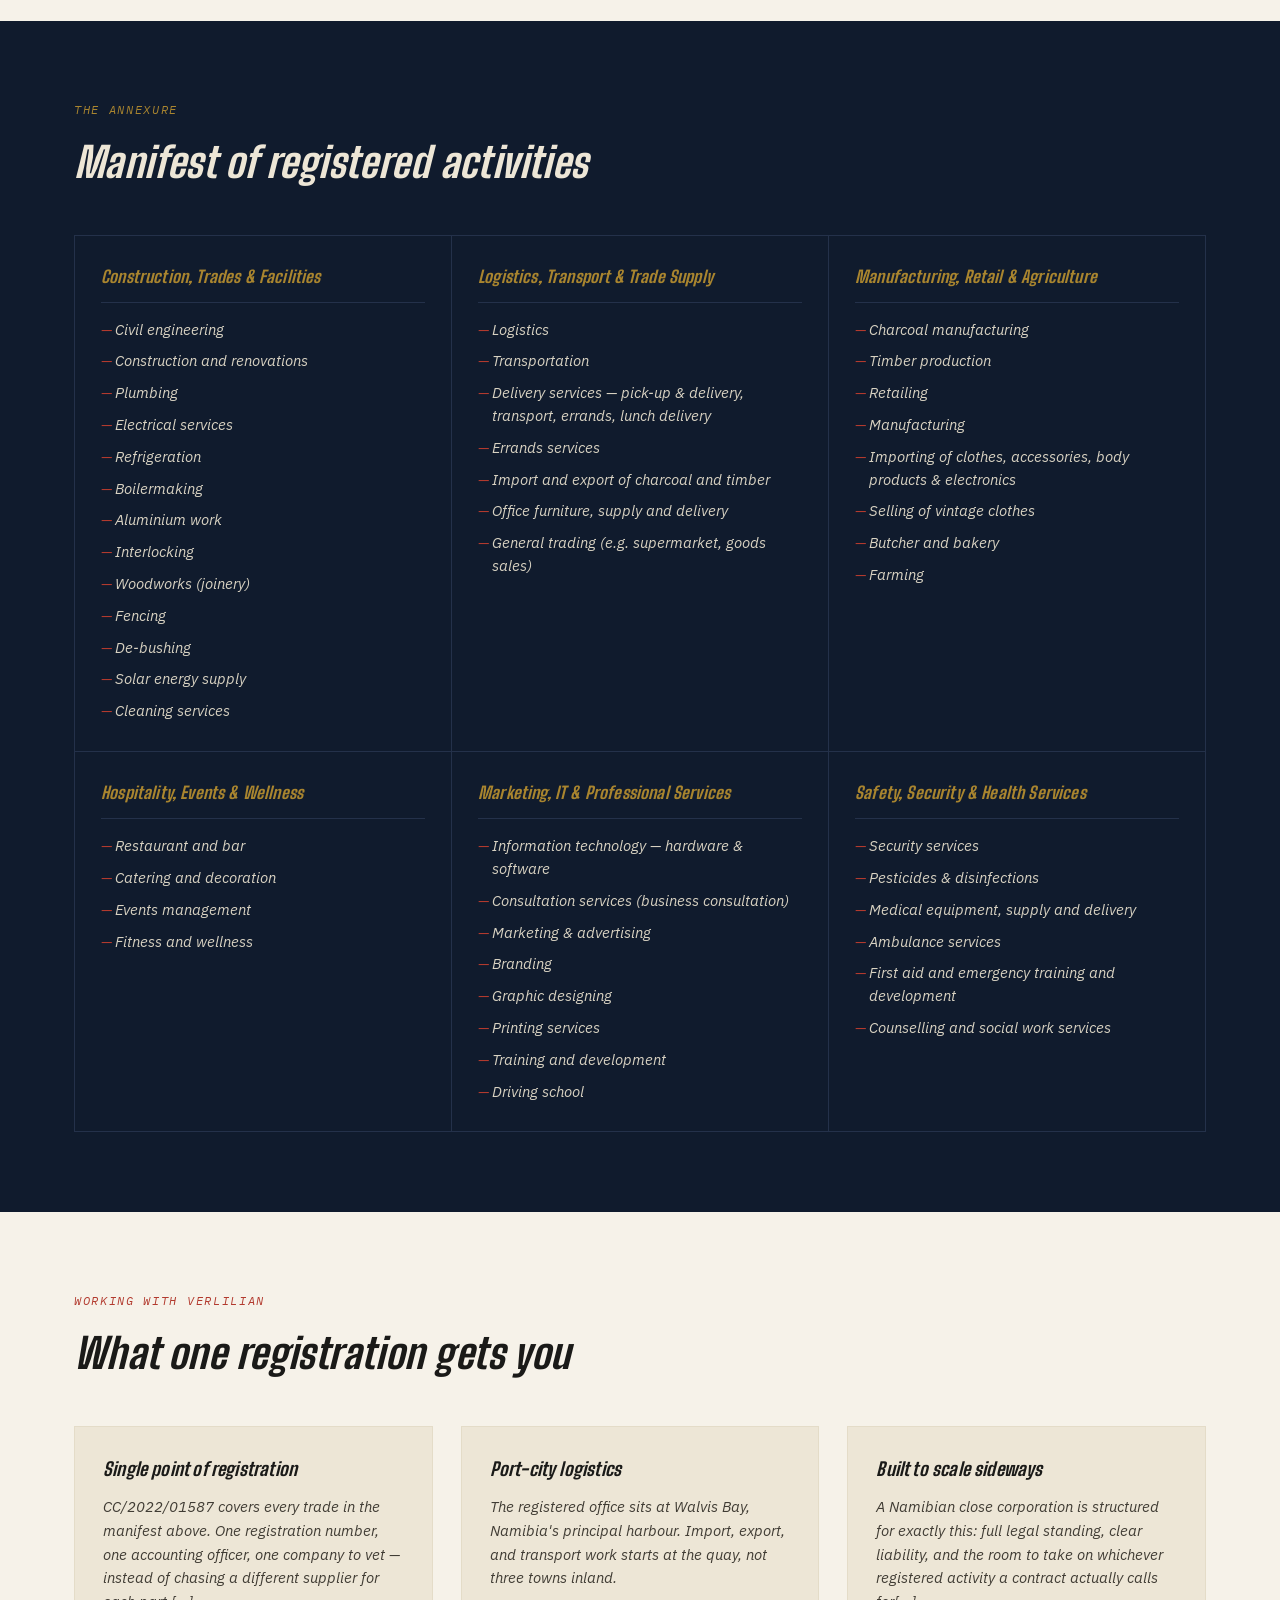
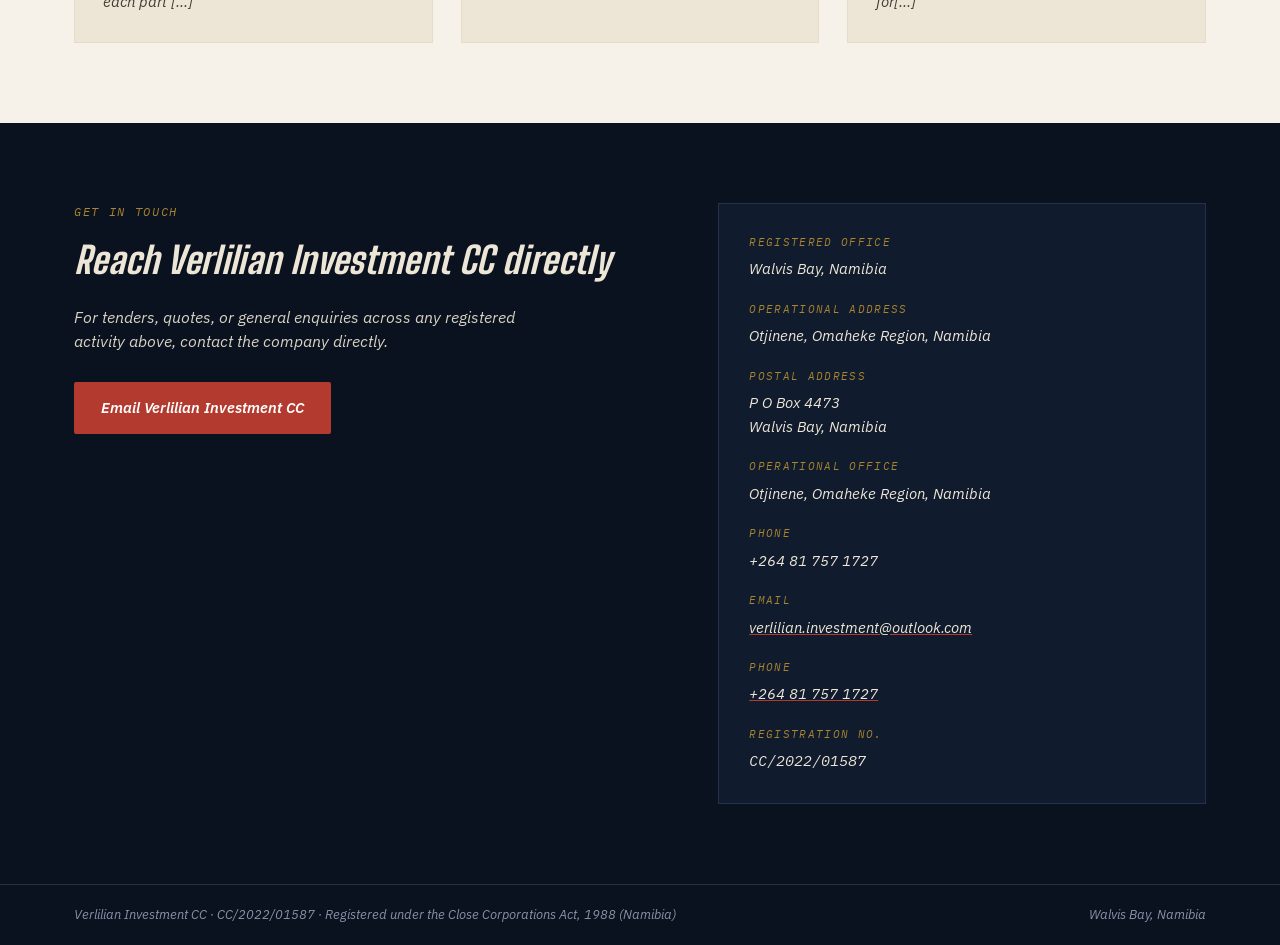
==== commit 927be2cc: "fix: edit root index.html live file, not app folder - update business email and remove Kuisebmund" ====
--- a/index.html
+++ b/index.html
@@ -4,11 +4,11 @@
 <meta charset="UTF-8">
 <meta name="viewport" content="width=device-width, initial-scale=1.0">
 <title>Verlilian Investment CC — Registered CC/2022/01587, Walvis Bay, Namibia</title>
-<meta name="description" content="Verlilian Investment CC is a Namibian close corporation registered at Walvis Bay, carrying 46 registered trade lines from construction and logistics to IT, agriculture, and more.">
-<link rel="icon" href="data:image/svg+xml,%3Csvg xmlns='http://www.w3.org/2000/svg' viewBox='0 0 100 100'%3E%3Crect width='100' height='100' fill='%23101B2D'/%3E%3Ctext x='50' y='68' font-family='Georgia, serif' font-size='60' fill='%23fff' text-anchor='middle' font-weight='bold'%3EV%3C/text%3E%3C/svg%3E">
+<meta name="description" content="Verlilian Investment CC is a Namibian close corporation registered at Walvis Bay, carrying 46 registered trade lines from construction and logistics to IT, agricul[...]">
+<link rel="icon" href="data:image/svg+xml,%3Csvg xmlns='http://www.w3.org/2000/svg' viewBox='0 0 100 100'%3E%3Crect width='100' height='100' fill='%23101B2D'/%3E%3Ctext x='50' y='68' font-family='G[...]">
 <link rel="preconnect" href="https://fonts.googleapis.com">
 <link rel="preconnect" href="https://fonts.gstatic.com" crossorigin>
-<link href="https://fonts.googleapis.com/css2?family=Big+Shoulders+Stencil:wght@700;900&family=Big+Shoulders:wght@500;600;700&family=IBM+Plex+Sans:wght@400;500;600&family=IBM+Plex+Mono:wght@400;500&display=swap" rel="stylesheet">
+<link href="https://fonts.googleapis.com/css2?family=Big+Shoulders+Stencil:wght@700;900&family=Big+Shoulders:wght@500;600;700&family=IBM+Plex+Sans:wght@400;500;600&family=IBM+Plex+Mono:wght@400;50[...]" rel="stylesheet">
 <link rel="stylesheet" href="styles.css">
 </head>
 <body>
@@ -52,7 +52,7 @@
       <div class="hero-copy">
         <p class="eyebrow">Close Corporation · Republic of Namibia</p>
         <h1>One CC.<br>Forty-six<br>registered trades.</h1>
-        <p class="hero-lede">Verlilian Investment&nbsp;CC is registered at Walvis&nbsp;Bay — Namibia's working port — under a single founding statement that covers everything from charcoal manufacturing and timber production to construction, logistics, IT, agriculture, and hospitality.</p>
+        <p class="hero-lede">Verlilian Investment&nbsp;CC is registered at Walvis&nbsp;Bay — Namibia's working port — under a single founding statement that covers everything from charcoal man[...]
         <div class="hero-actions">
           <a href="#manifest" class="btn btn-primary">View the manifest</a>
           <a href="#contact" class="btn btn-ghost">Get in touch</a>
@@ -90,8 +90,8 @@
         <p class="eyebrow">Description of Principal Business</p>
       </div>
       <div class="about-body">
-        <p class="about-lede">Every close corporation registered in Namibia has to state its principal business on a single line of a government form. Ours reads: <em>refer to the attached annexure</em>.</p>
-        <p>What follows is that annexure, in full: every trade Verlilian Investment&nbsp;CC is registered to carry out, grouped by discipline so a contractor, procurement officer, or client knows exactly what we can do.</p>
+        <p class="about-lede">Every close corporation registered in Namibia has to state its principal business on a single line of a government form. Ours reads: <em>refer to the attached annexur[...]
+        <p>What follows is that annexure, in full: every trade Verlilian Investment&nbsp;CC is registered to carry out, grouped by discipline so a contractor, procurement officer, or client knows [...]
       </div>
     </div>
   </section>
@@ -229,7 +229,7 @@
       <div class="why-grid">
         <article class="why-card">
           <h3>Single point of registration</h3>
-          <p>CC/2022/01587 covers every trade in the manifest above. One registration number, one accounting officer, one company to vet — instead of chasing a different supplier for each part of a complex project.</p>
+          <p>CC/2022/01587 covers every trade in the manifest above. One registration number, one accounting officer, one company to vet — instead of chasing a different supplier for each part [...]
         </article>
         <article class="why-card">
           <h3>Port-city logistics</h3>
@@ -237,7 +237,7 @@
         </article>
         <article class="why-card">
           <h3>Built to scale sideways</h3>
-          <p>A Namibian close corporation is structured for exactly this: full legal standing, clear liability, and the room to take on whichever registered activity a contract actually calls for at any moment.</p>
+          <p>A Namibian close corporation is structured for exactly this: full legal standing, clear liability, and the room to take on whichever registered activity a contract actually calls for[...]
         </article>
       </div>
     </div>
@@ -249,7 +249,7 @@
         <p class="eyebrow">Get In Touch</p>
         <h2>Reach Verlilian Investment&nbsp;CC directly</h2>
         <p class="contact-lede">For tenders, quotes, or general enquiries across any registered activity above, contact the company directly.</p>
-        <a href="mailto:verlilian.investment@outlook.com?subject=Enquiry%20—%20Verlilian%20Investment%20CC" class="btn btn-primary">Email Verlilian Investment&nbsp;CC</a>
+        <a href="mailto:verlilian.investment@outlook.com" class="btn btn-primary">Email Verlilian Investment&nbsp;CC</a>
       </div>
       <div class="contact-card">
         <dl>
@@ -264,6 +264,14 @@
           <div>
             <dt>Postal Address</dt>
             <dd>P O Box 4473<br>Walvis Bay, Namibia</dd>
+          </div>
+          <div>
+            <dt>OPERATIONAL OFFICE</dt>
+            <dd>Otjinene, Omaheke Region, Namibia</dd>
+          </div>
+          <div>
+            <dt>PHONE</dt>
+            <dd>+264 81 757 1727</dd>
           </div>
           <div>
             <dt>Email</dt>
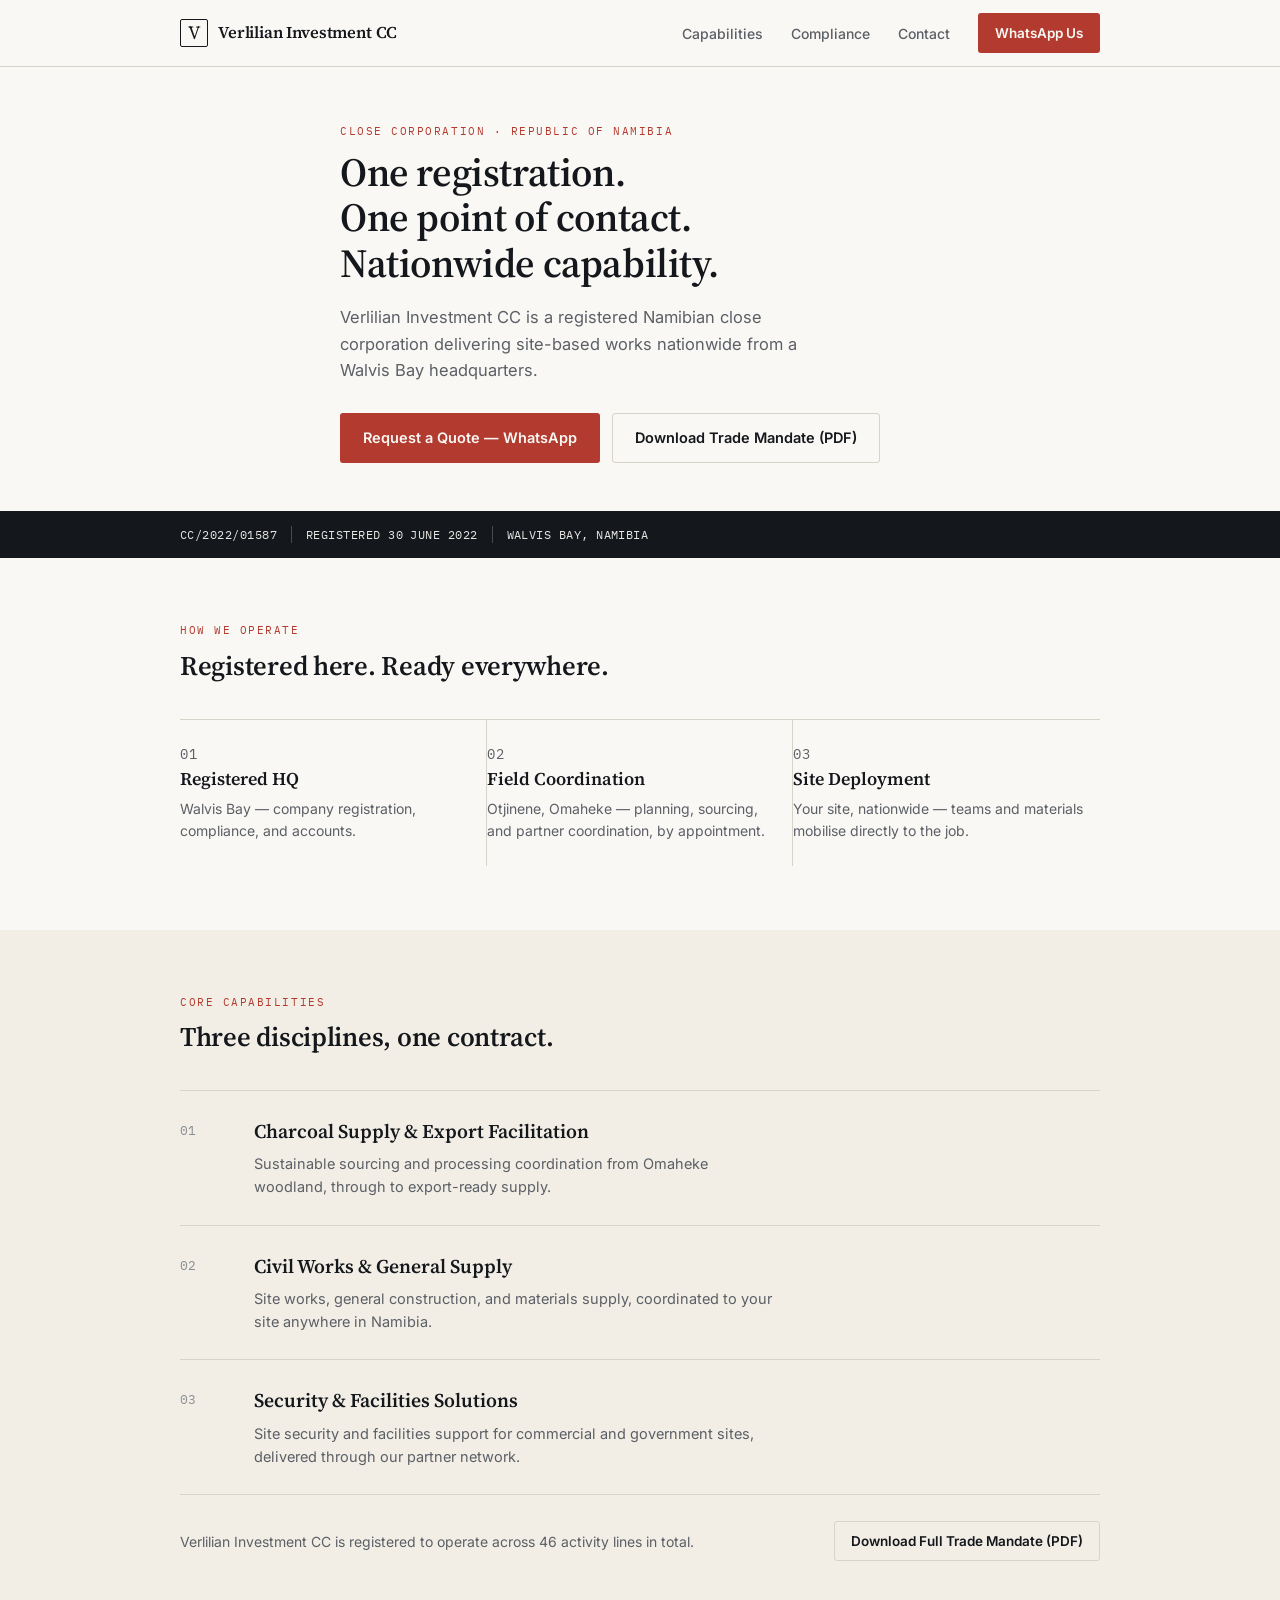
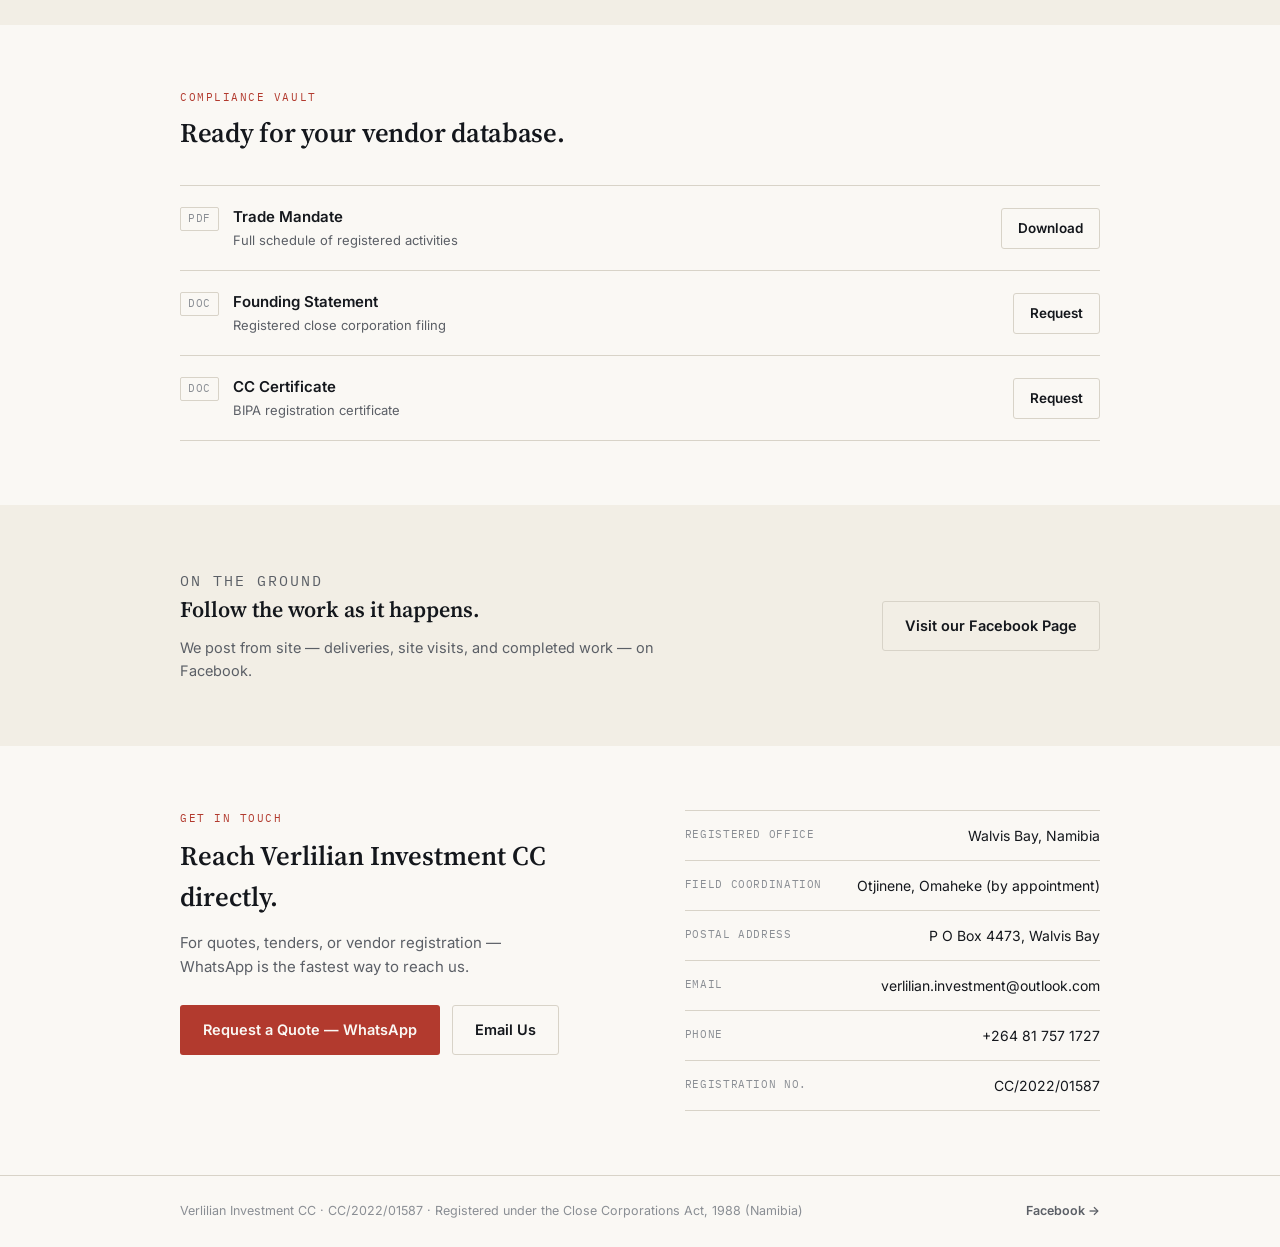
==== commit da9e588b: "Rebuild: premium editorial redesign - New design system: ink/paper/rust palette, Source Serif 4 + In" ====
--- a/index.html
+++ b/index.html
@@ -4,287 +4,236 @@
 <meta charset="UTF-8">
 <meta name="viewport" content="width=device-width, initial-scale=1.0">
 <title>Verlilian Investment CC — Registered CC/2022/01587, Walvis Bay, Namibia</title>
-<meta name="description" content="Verlilian Investment CC is a Namibian close corporation registered at Walvis Bay, carrying 46 registered trade lines from construction and logistics to IT, agricul[...]">
-<link rel="icon" href="data:image/svg+xml,%3Csvg xmlns='http://www.w3.org/2000/svg' viewBox='0 0 100 100'%3E%3Crect width='100' height='100' fill='%23101B2D'/%3E%3Ctext x='50' y='68' font-family='G[...]">
+<meta name="description" content="Verlilian Investment CC is a registered Namibian close corporation (CC/2022/01587) delivering charcoal supply, civil works, and security & facilities solutions nationwide from a Walvis Bay headquarters.">
+<link rel="canonical" href="https://verlilian-website.vercel.app/">
+<meta name="theme-color" content="#FAF8F4">
+
+<!-- Open Graph / Facebook link previews -->
+<meta property="og:type" content="website">
+<meta property="og:site_name" content="Verlilian Investment CC">
+<meta property="og:title" content="Verlilian Investment CC — Registered CC/2022/01587, Walvis Bay">
+<meta property="og:description" content="One registration. One point of contact. Nationwide capability. Registered Namibian close corporation, est. 2022.">
+<meta property="og:url" content="https://verlilian-website.vercel.app/">
+<meta property="og:image" content="https://verlilian-website.vercel.app/images/og-verlilian.jpg">
+<meta property="og:image:width" content="900">
+<meta property="og:image:height" content="472">
+<meta property="og:locale" content="en_NA">
+
+<meta name="twitter:card" content="summary_large_image">
+<meta name="twitter:title" content="Verlilian Investment CC — Registered CC/2022/01587">
+<meta name="twitter:description" content="One registration. One point of contact. Nationwide capability.">
+<meta name="twitter:image" content="https://verlilian-website.vercel.app/images/og-verlilian.jpg">
+
+<link rel="icon" href="data:image/svg+xml,%3Csvg xmlns='http://www.w3.org/2000/svg' viewBox='0 0 32 32'%3E%3Crect x='2' y='2' width='28' height='28' fill='%23FAF8F4' stroke='%2314171C' stroke-width='2'/%3E%3Ctext x='16' y='23' font-family='Georgia,serif' font-size='19' font-weight='600' text-anchor='middle' fill='%2314171C'%3EV%3C/text%3E%3C/svg%3E">
+
 <link rel="preconnect" href="https://fonts.googleapis.com">
 <link rel="preconnect" href="https://fonts.gstatic.com" crossorigin>
-<link href="https://fonts.googleapis.com/css2?family=Big+Shoulders+Stencil:wght@700;900&family=Big+Shoulders:wght@500;600;700&family=IBM+Plex+Sans:wght@400;500;600&family=IBM+Plex+Mono:wght@400;50[...]" rel="stylesheet">
+<link href="https://fonts.googleapis.com/css2?family=Source+Serif+4:wght@600;700&family=Inter:wght@400;500;600;700&family=IBM+Plex+Mono:wght@400;500&display=swap" rel="stylesheet">
+
 <link rel="stylesheet" href="styles.css">
+
+<!--
+  Meta Pixel — paste the base code below once the Facebook Page and Pixel
+  exist. Left blank on purpose: do not ship a placeholder Pixel ID.
+
+  <script>
+    !function(f,b,e,v,n,t,s){if(f.fbq)return;n=f.fbq=function(){n.callMethod?
+    n.callMethod.apply(n,arguments):n.queue.push(arguments)};if(!f._fbq)f._fbq=n;
+    n.push=n;n.loaded=!0;n.version='2.0';n.queue=[];t=b.createElement(e);t.async=!0;
+    t.src=v;s=b.getElementsByTagName(e)[0];s.parentNode.insertBefore(t,s)}(window,
+    document,'script','https://connect.facebook.net/en_US/fbevents.js');
+    fbq('init', 'YOUR_PIXEL_ID');
+    fbq('track', 'PageView');
+  </script>
+-->
 </head>
 <body>
-
 <a class="skip-link" href="#main">Skip to content</a>
 
 <header class="site-header">
   <div class="wrap header-inner">
-    <a href="#top" class="brand">
-      <svg class="brand-mark" viewBox="0 0 40 40" aria-hidden="true">
-        <rect x="1" y="1" width="38" height="38" rx="3"/>
-        <text x="20" y="28" text-anchor="middle">V</text>
+    <a class="brand" href="#top">
+      <svg class="brand-mark" viewBox="0 0 28 28" aria-hidden="true">
+        <text x="14" y="20" text-anchor="middle">V</text>
       </svg>
-      <span class="brand-name">Verlilian Investment&nbsp;CC</span>
+      <span class="brand-name">Verlilian Investment CC</span>
     </a>
-    <nav class="main-nav" aria-label="Primary">
-      <button class="nav-toggle" aria-expanded="false" aria-controls="nav-list">
+    <div class="header-actions">
+      <nav class="main-nav" aria-label="Primary">
+        <ul id="nav-list">
+          <li><a href="#capabilities">Capabilities</a></li>
+          <li><a href="#compliance">Compliance</a></li>
+          <li><a href="#contact">Contact</a></li>
+          <li><a href="https://wa.me/264817571727?text=Hello%20Verlilian%20Investment%20CC%20(CC%2F2022%2F01587)%2C%20I%20need%20a%20quote%20for%20%5Bservice%5D%20in%20%5Blocation%5D." class="btn btn-primary btn-sm">WhatsApp Us</a></li>
+        </ul>
+      </nav>
+      <button class="nav-toggle" id="nav-toggle" aria-expanded="false" aria-controls="nav-list" aria-label="Toggle menu">
         <span></span><span></span><span></span>
-        <span class="sr-only">Menu</span>
       </button>
-      <ul id="nav-list">
-        <li><a href="#manifest">Registered Activities</a></li>
-        <li><a href="#about">About</a></li>
-        <li><a href="#why">Why Verlilian</a></li>
-        <li><a href="#contact" class="nav-cta">Contact</a></li>
-      </ul>
-    </nav>
+    </div>
   </div>
 </header>
 
 <main id="main">
 
+  <!-- Hero -->
   <section class="hero" id="top">
-    <div class="hero-slideshow" role="region" aria-label="Otjinene land gallery">
-      <div class="hero-slide" style="background-image: url('/images/photo7779798279681030356.jpeg');"></div>
-      <div class="hero-slide" style="background-image: url('/images/photo734899868469985474.jpeg');"></div>
-      <div class="hero-slide" style="background-image: url('/images/photo5601927661905966113.jpeg');"></div>
-    </div>
-    <div class="hero-overlay"></div>
     <div class="wrap hero-inner">
-      <div class="hero-copy">
-        <p class="eyebrow">Close Corporation · Republic of Namibia</p>
-        <h1>One CC.<br>Forty-six<br>registered trades.</h1>
-        <p class="hero-lede">Verlilian Investment&nbsp;CC is registered at Walvis&nbsp;Bay — Namibia's working port — under a single founding statement that covers everything from charcoal man[...]
-        <div class="hero-actions">
-          <a href="#manifest" class="btn btn-primary">View the manifest</a>
-          <a href="#contact" class="btn btn-ghost">Get in touch</a>
-        </div>
-      </div>
-      <div class="hero-stamp" aria-hidden="true">
-        <svg viewBox="0 0 240 240" class="stamp">
-          <defs>
-            <path id="stampPathOuter" d="M 120,120 m -92,0 a 92,92 0 1,1 184,0 a 92,92 0 1,1 -184,0"/>
-          </defs>
-          <circle cx="120" cy="120" r="102" class="ring ring-a"/>
-          <circle cx="120" cy="120" r="92" class="ring ring-b"/>
-          <circle cx="120" cy="120" r="70" class="ring ring-c"/>
-          <text class="stamp-arc">
-            <textPath href="#stampPathOuter" startOffset="2%">REGISTERED · CC/2022/01587 · BUSINESS &amp; INTELLECTUAL PROPERTY AUTHORITY · </textPath>
-          </text>
-          <text x="120" y="112" text-anchor="middle" class="stamp-center stamp-center-top">EST.</text>
-          <text x="120" y="150" text-anchor="middle" class="stamp-center stamp-center-year">2022</text>
-        </svg>
-      </div>
-    </div>
-    <div class="reg-strip" role="doc-subtitle">
-      <div class="wrap reg-strip-inner">
-        <div class="reg-field"><span class="reg-label">Reg. No.</span><span class="reg-value">CC/2022/01587</span></div>
-        <div class="reg-field"><span class="reg-label">Registered Office</span><span class="reg-value">Walvis Bay, Namibia</span></div>
-        <div class="reg-field"><span class="reg-label">Established</span><span class="reg-value">2022</span></div>
-        <div class="reg-field"><span class="reg-label">Financial Year-End</span><span class="reg-value">30 June</span></div>
-      </div>
-    </div>
-  </section>
-
-  <section class="about" id="about">
-    <div class="wrap about-grid">
-      <div class="about-label">
-        <p class="eyebrow">Description of Principal Business</p>
-      </div>
-      <div class="about-body">
-        <p class="about-lede">Every close corporation registered in Namibia has to state its principal business on a single line of a government form. Ours reads: <em>refer to the attached annexur[...]
-        <p>What follows is that annexure, in full: every trade Verlilian Investment&nbsp;CC is registered to carry out, grouped by discipline so a contractor, procurement officer, or client knows [...]
-      </div>
-    </div>
-  </section>
-
-  <section class="our-land" id="our-land">
+      <p class="eyebrow">Close Corporation · Republic of Namibia</p>
+      <h1>One registration.<br>One point of contact.<br>Nationwide capability.</h1>
+      <p class="hero-lede">Verlilian Investment&nbsp;CC is a registered Namibian close corporation delivering site-based works nationwide from a Walvis Bay headquarters.</p>
+      <div class="hero-actions">
+        <a class="btn btn-primary" href="https://wa.me/264817571727?text=Hello%20Verlilian%20Investment%20CC%20(CC%2F2022%2F01587)%2C%20I%20need%20a%20quote%20for%20%5Bservice%5D%20in%20%5Blocation%5D.">Request a Quote — WhatsApp</a>
+        <a class="btn btn-ghost" href="documents/verlilian-trade-mandate.pdf">Download Trade Mandate (PDF)</a>
+      </div>
+    </div>
+    <div class="cert-strip">
+      <div class="wrap cert-strip-inner">
+        <span class="cert-field">CC/2022/01587</span>
+        <span class="cert-field">REGISTERED 30 JUNE 2022</span>
+        <span class="cert-field">WALVIS BAY, NAMIBIA</span>
+      </div>
+    </div>
+  </section>
+
+  <!-- Operating model -->
+  <section id="operating-model">
     <div class="wrap">
       <div class="section-head">
-        <p class="eyebrow">Our Operations</p>
-        <h2>Our Land in Omaheke</h2>
-      </div>
-      <div class="land-grid">
-        <article class="land-card">
-          <div class="land-image">
-            <img src="/images/photo7779798279681030356.jpeg" alt="Operational base at Otjinene, Omaheke Region">
-          </div>
-          <p class="land-caption">Operational base — Otjinene, Omaheke</p>
-        </article>
-        <article class="land-card">
-          <div class="land-image">
-            <img src="/images/photo734899868469985474.jpeg" alt="Agricultural land and food production facilities">
-          </div>
-          <p class="land-caption">Agricultural land &amp; food production</p>
-        </article>
-        <article class="land-card">
-          <div class="land-image">
-            <img src="/images/photo5601927661905966113.jpeg" alt="Sustainable woodland for charcoal and timber production">
-          </div>
-          <p class="land-caption">Sustainable woodland for charcoal &amp; timber</p>
-        </article>
-      </div>
-    </div>
-  </section>
-
-  <section class="manifest" id="manifest">
+        <p class="eyebrow">How We Operate</p>
+        <h2>Registered here. Ready everywhere.</h2>
+      </div>
+      <div class="model-row">
+        <div class="model-step">
+          <p class="model-num">01</p>
+          <h3>Registered HQ</h3>
+          <p>Walvis Bay — company registration, compliance, and accounts.</p>
+        </div>
+        <div class="model-step">
+          <p class="model-num">02</p>
+          <h3>Field Coordination</h3>
+          <p>Otjinene, Omaheke — planning, sourcing, and partner coordination, by appointment.</p>
+        </div>
+        <div class="model-step">
+          <p class="model-num">03</p>
+          <h3>Site Deployment</h3>
+          <p>Your site, nationwide — teams and materials mobilise directly to the job.</p>
+        </div>
+      </div>
+    </div>
+  </section>
+
+  <!-- Capabilities -->
+  <section class="section-alt" id="capabilities">
     <div class="wrap">
       <div class="section-head">
-        <p class="eyebrow">The Annexure</p>
-        <h2>Manifest of registered activities</h2>
-      </div>
-
-      <div class="manifest-grid">
-
-        <article class="manifest-card">
-          <h3>Construction, Trades &amp; Facilities</h3>
-          <ul>
-            <li>Civil engineering</li>
-            <li>Construction and renovations</li>
-            <li>Plumbing</li>
-            <li>Electrical services</li>
-            <li>Refrigeration</li>
-            <li>Boilermaking</li>
-            <li>Aluminium work</li>
-            <li>Interlocking</li>
-            <li>Woodworks (joinery)</li>
-            <li>Fencing</li>
-            <li>De-bushing</li>
-            <li>Solar energy supply</li>
-            <li>Cleaning services</li>
-          </ul>
-        </article>
-
-        <article class="manifest-card">
-          <h3>Logistics, Transport &amp; Trade Supply</h3>
-          <ul>
-            <li>Logistics</li>
-            <li>Transportation</li>
-            <li>Delivery services — pick-up &amp; delivery, transport, errands, lunch delivery</li>
-            <li>Errands services</li>
-            <li>Import and export of charcoal and timber</li>
-            <li>Office furniture, supply and delivery</li>
-            <li>General trading (e.g. supermarket, goods sales)</li>
-          </ul>
-        </article>
-
-        <article class="manifest-card">
-          <h3>Manufacturing, Retail &amp; Agriculture</h3>
-          <ul>
-            <li>Charcoal manufacturing</li>
-            <li>Timber production</li>
-            <li>Retailing</li>
-            <li>Manufacturing</li>
-            <li>Importing of clothes, accessories, body products &amp; electronics</li>
-            <li>Selling of vintage clothes</li>
-            <li>Butcher and bakery</li>
-            <li>Farming</li>
-          </ul>
-        </article>
-
-        <article class="manifest-card">
-          <h3>Hospitality, Events &amp; Wellness</h3>
-          <ul>
-            <li>Restaurant and bar</li>
-            <li>Catering and decoration</li>
-            <li>Events management</li>
-            <li>Fitness and wellness</li>
-          </ul>
-        </article>
-
-        <article class="manifest-card">
-          <h3>Marketing, IT &amp; Professional Services</h3>
-          <ul>
-            <li>Information technology — hardware &amp; software</li>
-            <li>Consultation services (business consultation)</li>
-            <li>Marketing &amp; advertising</li>
-            <li>Branding</li>
-            <li>Graphic designing</li>
-            <li>Printing services</li>
-            <li>Training and development</li>
-            <li>Driving school</li>
-          </ul>
-        </article>
-
-        <article class="manifest-card">
-          <h3>Safety, Security &amp; Health Services</h3>
-          <ul>
-            <li>Security services</li>
-            <li>Pesticides &amp; disinfections</li>
-            <li>Medical equipment, supply and delivery</li>
-            <li>Ambulance services</li>
-            <li>First aid and emergency training and development</li>
-            <li>Counselling and social work services</li>
-          </ul>
-        </article>
-
-      </div>
-    </div>
-  </section>
-
-  <section class="why" id="why">
+        <p class="eyebrow">Core Capabilities</p>
+        <h2>Three disciplines, one contract.</h2>
+      </div>
+      <div class="cap-list">
+        <div class="cap-row">
+          <span class="cap-num">01</span>
+          <div>
+            <h3>Charcoal Supply &amp; Export Facilitation</h3>
+            <p>Sustainable sourcing and processing coordination from Omaheke woodland, through to export-ready supply.</p>
+          </div>
+        </div>
+        <div class="cap-row">
+          <span class="cap-num">02</span>
+          <div>
+            <h3>Civil Works &amp; General Supply</h3>
+            <p>Site works, general construction, and materials supply, coordinated to your site anywhere in Namibia.</p>
+          </div>
+        </div>
+        <div class="cap-row">
+          <span class="cap-num">03</span>
+          <div>
+            <h3>Security &amp; Facilities Solutions</h3>
+            <p>Site security and facilities support for commercial and government sites, delivered through our partner network.</p>
+          </div>
+        </div>
+      </div>
+      <div class="cap-footnote">
+        <p>Verlilian Investment&nbsp;CC is registered to operate across 46 activity lines in total.</p>
+        <a class="btn btn-ghost btn-sm" href="documents/verlilian-trade-mandate.pdf">Download Full Trade Mandate (PDF)</a>
+      </div>
+    </div>
+  </section>
+
+  <!-- Compliance vault -->
+  <section id="compliance">
     <div class="wrap">
       <div class="section-head">
-        <p class="eyebrow">Working With Verlilian</p>
-        <h2>What one registration gets you</h2>
-      </div>
-      <div class="why-grid">
-        <article class="why-card">
-          <h3>Single point of registration</h3>
-          <p>CC/2022/01587 covers every trade in the manifest above. One registration number, one accounting officer, one company to vet — instead of chasing a different supplier for each part [...]
-        </article>
-        <article class="why-card">
-          <h3>Port-city logistics</h3>
-          <p>The registered office sits at Walvis&nbsp;Bay, Namibia's principal harbour. Import, export, and transport work starts at the quay, not three towns inland.</p>
-        </article>
-        <article class="why-card">
-          <h3>Built to scale sideways</h3>
-          <p>A Namibian close corporation is structured for exactly this: full legal standing, clear liability, and the room to take on whichever registered activity a contract actually calls for[...]
-        </article>
-      </div>
-    </div>
-  </section>
-
-  <section class="contact" id="contact">
+        <p class="eyebrow">Compliance Vault</p>
+        <h2>Ready for your vendor database.</h2>
+      </div>
+      <div class="vault-list">
+        <div class="vault-row">
+          <div class="vault-row-main">
+            <span class="vault-tag">PDF</span>
+            <div>
+              <div class="vault-name">Trade Mandate</div>
+              <div class="vault-desc">Full schedule of registered activities</div>
+            </div>
+          </div>
+          <a class="btn btn-ghost btn-sm" href="documents/verlilian-trade-mandate.pdf">Download</a>
+        </div>
+        <div class="vault-row">
+          <div class="vault-row-main">
+            <span class="vault-tag">DOC</span>
+            <div>
+              <div class="vault-name">Founding Statement</div>
+              <div class="vault-desc">Registered close corporation filing</div>
+            </div>
+          </div>
+          <a class="btn btn-ghost btn-sm" href="https://wa.me/264817571727?text=Hello%20Verlilian%20Investment%20CC%20(CC%2F2022%2F01587)%2C%20please%20could%20you%20send%20me%20a%20copy%20of%20the%20Founding%20Statement.">Request</a>
+        </div>
+        <div class="vault-row">
+          <div class="vault-row-main">
+            <span class="vault-tag">DOC</span>
+            <div>
+              <div class="vault-name">CC Certificate</div>
+              <div class="vault-desc">BIPA registration certificate</div>
+            </div>
+          </div>
+          <a class="btn btn-ghost btn-sm" href="https://wa.me/264817571727?text=Hello%20Verlilian%20Investment%20CC%20(CC%2F2022%2F01587)%2C%20please%20could%20you%20send%20me%20a%20copy%20of%20the%20CC%20Certificate.">Request</a>
+        </div>
+      </div>
+    </div>
+  </section>
+
+  <!-- Facebook / on the ground -->
+  <section class="section-alt">
+    <div class="wrap social-inner">
+      <div class="social-copy">
+        <p class="eyebrow">On The Ground</p>
+        <h2 style="font-size:22px; margin-bottom:10px;">Follow the work as it happens.</h2>
+        <p>We post from site — deliveries, site visits, and completed work — on Facebook.</p>
+      </div>
+      <a class="btn btn-ghost" href="https://www.facebook.com/search/top?q=Verlilian%20Investment%20CC" target="_blank" rel="noopener">Visit our Facebook Page</a>
+    </div>
+  </section>
+
+  <!-- Contact -->
+  <section id="contact">
     <div class="wrap contact-grid">
       <div>
         <p class="eyebrow">Get In Touch</p>
-        <h2>Reach Verlilian Investment&nbsp;CC directly</h2>
-        <p class="contact-lede">For tenders, quotes, or general enquiries across any registered activity above, contact the company directly.</p>
-        <a href="mailto:verlilian.investment@outlook.com" class="btn btn-primary">Email Verlilian Investment&nbsp;CC</a>
+        <h2 style="font-size:27px; margin-bottom:14px;">Reach Verlilian Investment&nbsp;CC directly.</h2>
+        <p class="contact-lede">For quotes, tenders, or vendor registration — WhatsApp is the fastest way to reach us.</p>
+        <div class="contact-actions">
+          <a class="btn btn-primary" href="https://wa.me/264817571727?text=Hello%20Verlilian%20Investment%20CC%20(CC%2F2022%2F01587)%2C%20I%20need%20a%20quote%20for%20%5Bservice%5D%20in%20%5Blocation%5D.">Request a Quote — WhatsApp</a>
+          <a class="btn btn-ghost" href="mailto:verlilian.investment@outlook.com">Email Us</a>
+        </div>
       </div>
       <div class="contact-card">
         <dl>
-          <div>
-            <dt>Registered Office</dt>
-            <dd>Walvis Bay, Namibia</dd>
-          </div>
-          <div>
-            <dt>Operational Address</dt>
-            <dd>Otjinene, Omaheke Region, Namibia</dd>
-          </div>
-          <div>
-            <dt>Postal Address</dt>
-            <dd>P O Box 4473<br>Walvis Bay, Namibia</dd>
-          </div>
-          <div>
-            <dt>OPERATIONAL OFFICE</dt>
-            <dd>Otjinene, Omaheke Region, Namibia</dd>
-          </div>
-          <div>
-            <dt>PHONE</dt>
-            <dd>+264 81 757 1727</dd>
-          </div>
-          <div>
-            <dt>Email</dt>
-            <dd><a href="mailto:verlilian.investment@outlook.com">verlilian.investment@outlook.com</a></dd>
-          </div>
-          <div>
-            <dt>Phone</dt>
-            <dd><a href="tel:+264817571727">+264 81 757 1727</a></dd>
-          </div>
-          <div>
-            <dt>Registration No.</dt>
-            <dd class="mono">CC/2022/01587</dd>
-          </div>
+          <div><dt>Registered Office</dt><dd>Walvis Bay, Namibia</dd></div>
+          <div><dt>Field Coordination</dt><dd>Otjinene, Omaheke (by appointment)</dd></div>
+          <div><dt>Postal Address</dt><dd>P O Box 4473, Walvis Bay</dd></div>
+          <div><dt>Email</dt><dd><a href="mailto:verlilian.investment@outlook.com">verlilian.investment@outlook.com</a></dd></div>
+          <div><dt>Phone</dt><dd><a href="tel:+264817571727">+264 81 757 1727</a></dd></div>
+          <div><dt>Registration No.</dt><dd>CC/2022/01587</dd></div>
         </dl>
       </div>
     </div>
@@ -294,8 +243,8 @@
 
 <footer class="site-footer">
   <div class="wrap footer-inner">
-    <p>Verlilian Investment&nbsp;CC · CC/2022/01587 · Registered under the Close Corporations Act, 1988 (Namibia)</p>
-    <p class="footer-office">Walvis Bay, Namibia</p>
+    <p>Verlilian Investment CC · CC/2022/01587 · Registered under the Close Corporations Act, 1988 (Namibia)</p>
+    <a class="footer-fb" href="https://www.facebook.com/search/top?q=Verlilian%20Investment%20CC" target="_blank" rel="noopener">Facebook →</a>
   </div>
 </footer>
 
--- a/styles.css
+++ b/styles.css
@@ -1,281 +1,463 @@
-/* ===== Tokens ===== */
-:root{
-  --navy: #101B2D;
-  --navy-deep: #0A1220;
-  --navy-line: #24314A;
-  --cream: #EDE6D6;
-  --paper: #F6F2E9;
-  --stamp-red: #B23A2E;
-  --stamp-red-dim: #8C2E24;
-  --brass: #A9852F;
-  --charcoal: #1A1A18;
-  --steel: #7C8896;
-
-  --display: 'Big Shoulders', sans-serif;
-  --stencil: 'Big Shoulders Stencil', sans-serif;
-  --body: 'IBM Plex Sans', system-ui, sans-serif;
-  --mono: 'IBM Plex Mono', ui-monospace, monospace;
-
-  --wrap: 1180px;
-}
-
-*,*::before,*::after{ box-sizing:border-box; }
-html{ scroll-behavior:smooth; }
-@media (prefers-reduced-motion: reduce){
-  html{ scroll-behavior:auto; }
-  *,*::before,*::after{ animation-duration:0.001ms !important; animation-iteration-count:1 !important; transition-duration:0.001ms !important; }
-}
-
-body{
-  margin:0;
-  background:var(--paper);
-  color:var(--charcoal);
-  font-family:var(--body);
-  font-size:16px;
-  line-height:1.55;
-  -webkit-font-smoothing:antialiased;
-}
-
-.wrap{ max-width:var(--wrap); margin-inline:auto; padding-inline:24px; }
-
-.sr-only{ position:absolute; width:1px; height:1px; padding:0; margin:-1px; overflow:hidden; clip:rect(0,0,0,0); white-space:nowrap; border:0; }
-
-.skip-link{
-  position:absolute; left:-999px; top:0; background:var(--stamp-red); color:#fff;
-  padding:10px 16px; z-index:200; font-family:var(--body);
-}
-.skip-link:focus{ left:0; }
-
-a{ color:inherit; }
-:focus-visible{ outline:3px solid var(--brass); outline-offset:2px; }
-
-h1,h2,h3{ font-family:var(--display); font-weight:700; margin:0; letter-spacing:0.01em; }
-
-.eyebrow{
-  font-family:var(--mono);
-  font-size:0.75rem;
-  letter-spacing:0.14em;
-  text-transform:uppercase;
-  color:var(--stamp-red);
-  margin:0 0 10px;
-}
-
-.btn{
-  display:inline-flex; align-items:center; justify-content:center;
-  font-family:var(--body); font-weight:600; font-size:0.95rem;
-  padding:13px 26px; border-radius:2px; text-decoration:none;
-  border:1.5px solid transparent; transition:transform .15s ease, background-color .15s ease, color .15s ease;
-}
-.btn-primary{ background:var(--stamp-red); color:#fff; }
-.btn-primary:hover{ background:var(--stamp-red-dim); transform:translateY(-1px); }
-.btn-ghost{ background:transparent; border-color:currentColor; }
-.btn-ghost:hover{ background:rgba(0,0,0,0.05); }
-
-/* ===== Header ===== */
-.site-header{
-  position:sticky; top:0; z-index:100;
-  background:var(--navy); color:var(--cream);
-  border-bottom:1px solid var(--navy-line);
-}
-.header-inner{ display:flex; align-items:center; justify-content:space-between; height:68px; }
-.brand{ display:flex; align-items:center; gap:10px; text-decoration:none; color:var(--cream); }
-.brand-mark{ width:34px; height:34px; }
-.brand-mark rect{ fill:none; stroke:var(--brass); stroke-width:1.5; }
-.brand-mark text{ font-family:var(--stencil); font-size:20px; fill:var(--cream); }
-.brand-name{ font-family:var(--display); font-weight:600; font-size:1.02rem; letter-spacing:0.01em; }
-
-.main-nav ul{ list-style:none; display:flex; gap:28px; margin:0; padding:0; align-items:center; }
-.main-nav a{ text-decoration:none; font-size:0.92rem; color:var(--cream); opacity:0.85; }
-.main-nav a:hover{ opacity:1; }
-.nav-cta{
-  border:1px solid var(--brass) !important; padding:8px 16px; border-radius:2px; opacity:1 !important;
-}
-.nav-toggle{ display:none; }
-
-/* ===== Hero ===== */
-.hero{ background:var(--navy); color:var(--cream); position:relative; overflow:hidden; }
-
-.hero-slideshow{
-  position:absolute; top:0; left:0; width:100%; height:100%;
-  display:grid; grid-template-columns:repeat(3, 1fr);
-  z-index:1;
-}
-
-.hero-slide{
-  width:100%; height:100%;
-  background-size:cover; background-position:center;
-  opacity:0.4; animation:slide 15s ease-in-out infinite;
-}
-
-.hero-slide:nth-child(2){ animation-delay:5s; }
-.hero-slide:nth-child(3){ animation-delay:10s; }
-
-@keyframes slide{
-  0%, 100%{ opacity:0.4; }
-  50%{ opacity:0.5; }
-}
-
-.hero-overlay{
-  position:absolute; top:0; left:0; width:100%; height:100%;
-  background:rgba(10, 18, 32, 0.75);
-  z-index:2;
-}
-
-.hero-inner{
-  display:grid; grid-template-columns:1.15fr 0.85fr; gap:48px; align-items:center;
-  padding-block:64px 56px;
-  position:relative; z-index:3;
-}
-.hero-copy h1{
-  font-family:var(--stencil);
-  font-size:clamp(2.6rem, 5.4vw, 4.6rem);
-  line-height:0.98;
-  color:var(--cream);
-  margin-bottom:22px;
-}
-.hero-lede{ max-width:52ch; color:#D8D2C2; font-size:1.05rem; }
-.hero-actions{ display:flex; gap:16px; margin-top:30px; flex-wrap:wrap; }
-.hero .btn-ghost{ color:var(--cream); }
-
-.hero-stamp{ display:flex; justify-content:center; }
-.stamp{ width:min(320px, 100%); height:auto; transform:rotate(-9deg); filter:drop-shadow(0 6px 18px rgba(0,0,0,0.35)); }
-.ring{ fill:none; stroke:var(--stamp-red); }
-.ring-a{ stroke-width:1; stroke-dasharray:2 3; opacity:0.55; }
-.ring-b{ stroke-width:2.5; }
-.ring-c{ stroke-width:1.2; stroke-dasharray:6 4; opacity:0.8; }
-.stamp-arc{ font-family:var(--mono); font-size:8.6px; letter-spacing:0.14em; fill:var(--stamp-red); text-transform:uppercase; }
-.stamp-center{ font-family:var(--stencil); fill:var(--stamp-red); }
-.stamp-center-top{ font-size:16px; letter-spacing:0.1em; }
-.stamp-center-year{ font-size:30px; }
-
-.reg-strip{ background:var(--navy-deep); border-top:1px solid var(--navy-line); }
-.reg-strip-inner{
-  display:grid; grid-template-columns:repeat(4,1fr); gap:24px;
-  padding-block:18px;
-}
-.reg-field{ display:flex; flex-direction:column; gap:4px; }
-.reg-label{ font-family:var(--mono); font-size:0.68rem; letter-spacing:0.12em; text-transform:uppercase; color:var(--brass); }
-.reg-value{ font-family:var(--mono); font-size:0.92rem; color:var(--cream); }
-
-/* ===== About ===== */
-.about{ padding-block:72px; border-bottom:1px solid #E4DCC8; }
-.about-grid{ display:grid; grid-template-columns:280px 1fr; gap:40px; }
-.about-body p{ margin:0 0 16px; font-size:1.05rem; max-width:65ch; }
-.about-lede{ font-family:var(--display); font-weight:500; font-size:1.3rem; line-height:1.4; }
-.about-lede em{ font-style:normal; color:var(--stamp-red); border-bottom:2px solid var(--stamp-red); }
-
-/* ===== Our Land ===== */
-.our-land{ background:var(--paper); padding-block:80px; }
-.our-land .section-head h2{ color:var(--charcoal); }
-.our-land .eyebrow{ color:var(--stamp-red); }
-
-.land-grid{ display:grid; grid-template-columns:repeat(3, 1fr); gap:32px; }
-.land-card{
-  background:var(--cream);
-  border-radius:8px;
-  overflow:hidden;
-  box-shadow:0 2px 8px rgba(0,0,0,0.06);
-  transition:transform 0.2s ease, box-shadow 0.2s ease;
-}
-.land-card:hover{
-  transform:translateY(-4px);
-  box-shadow:0 6px 16px rgba(0,0,0,0.12);
-}
-
-.land-image{
-  width:100%;
-  padding-top:66.67%;
-  position:relative;
-  overflow:hidden;
-  background:#E4DCC8;
-}
-.land-image img{
-  position:absolute; top:0; left:0;
-  width:100%; height:100%;
-  object-fit:cover; object-position:center;
-}
-
-.land-caption{
-  font-family:var(--display);
-  font-size:1rem;
-  color:var(--charcoal);
-  padding:20px 20px;
-  margin:0;
-  border-top:1px solid #E4DCC8;
-  text-align:center;
-}
-
-/* ===== Manifest ===== */
-.manifest{ background:var(--navy); color:var(--cream); padding-block:80px; }
-.section-head{ margin-bottom:40px; max-width:60ch; }
-.section-head h2{ font-size:clamp(1.8rem,3.4vw,2.6rem); color:var(--cream); }
-.manifest .eyebrow{ color:var(--brass); }
-
-.manifest-grid{ display:grid; grid-template-columns:repeat(3, 1fr); gap:1px; background:var(--navy-line); border:1px solid var(--navy-line); }
-.manifest-card{ background:var(--navy); padding:28px 26px; }
-.manifest-card h3{
-  font-family:var(--display); font-size:1.05rem; font-weight:700;
-  color:var(--brass); margin-bottom:16px; padding-bottom:12px;
-  border-bottom:1px solid var(--navy-line);
-}
-.manifest-card ul{ list-style:none; margin:0; padding:0; display:flex; flex-direction:column; gap:9px; }
-.manifest-card li{ font-size:0.92rem; color:#D8D2C2; position:relative; padding-left:14px; }
-.manifest-card li::before{ content:"—"; position:absolute; left:0; color:var(--stamp-red); }
-
-/* ===== Why ===== */
-.why{ padding-block:80px; }
-.why .section-head h2{ color:var(--charcoal); }
-.why-grid{ display:grid; grid-template-columns:repeat(3,1fr); gap:28px; }
-.why-card{ padding:28px; border:1px solid #E4DCC8; background:var(--cream); }
-.why-card h3{ font-size:1.15rem; margin-bottom:12px; }
-.why-card p{ margin:0; color:#403C34; font-size:0.96rem; }
-
-/* ===== Contact ===== */
-.contact{ background:var(--navy-deep); color:var(--cream); padding-block:80px; }
-.contact .eyebrow{ color:var(--brass); }
-.contact h2{ color:var(--cream); font-size:clamp(1.7rem,3vw,2.3rem); margin-bottom:16px; }
-.contact-lede{ max-width:48ch; color:#D8D2C2; margin-bottom:28px; }
-.contact-grid{ display:grid; grid-template-columns:1.1fr 0.9fr; gap:48px; align-items:start; }
-.contact-card{ background:var(--navy); border:1px solid var(--navy-line); padding:30px; }
-.contact-card dl{ margin:0; display:flex; flex-direction:column; gap:20px; }
-.contact-card dt{ font-family:var(--mono); font-size:0.7rem; letter-spacing:0.12em; text-transform:uppercase; color:var(--brass); margin-bottom:6px; }
-.contact-card dd{ margin:0; font-size:0.95rem; color:var(--cream); }
-.contact-card a{ text-decoration:underline; text-decoration-color:var(--stamp-red); }
-.mono{ font-family:var(--mono); }
-
-/* ===== Footer ===== */
-.site-footer{ background:var(--navy-deep); color:#8A93A6; border-top:1px solid var(--navy-line); }
-.footer-inner{ display:flex; justify-content:space-between; padding-block:20px; font-size:0.82rem; flex-wrap:wrap; gap:8px; }
-.footer-inner p{ margin:0; }
-
-/* ===== Responsive ===== */
-@media (max-width: 900px){
-  .hero-slideshow{ grid-template-columns:1fr; }
-  
-  .hero-inner{ grid-template-columns:1fr; padding-block:48px 32px; }
-  .hero-stamp{ order:-1; }
-  .stamp{ width:220px; }
-  .reg-strip-inner{ grid-template-columns:repeat(2,1fr); }
-  .about-grid{ grid-template-columns:1fr; }
-  .land-grid{ grid-template-columns:repeat(2, 1fr); gap:20px; }
-  .manifest-grid{ grid-template-columns:1fr; }
-  .why-grid{ grid-template-columns:1fr; }
-  .contact-grid{ grid-template-columns:1fr; }
-
-  .main-nav ul{
-    position:fixed; inset:68px 0 auto 0; background:var(--navy);
-    flex-direction:column; align-items:flex-start; padding:20px 24px;
-    border-bottom:1px solid var(--navy-line);
-    transform:translateY(-120%); transition:transform .2s ease;
+/* Verlilian Investment CC — editorial / certificate design system
+   Ink on paper, one accent, thin rules, generous space. No shadows, no badges. */
+
+:root {
+  --ink: #14171C;
+  --ink-soft: #5B5F66;
+  --ink-faint: #8A8E94;
+  --paper: #FAF8F4;
+  --paper-alt: #F2EEE5;
+  --line: #D8D3C8;
+  --rust: #B23A2E;
+  --rust-deep: #8F2C22;
+  --serif: 'Source Serif 4', Georgia, serif;
+  --sans: 'Inter', -apple-system, BlinkMacSystemFont, 'Segoe UI', sans-serif;
+  --mono: 'IBM Plex Mono', 'SFMono-Regular', Menlo, monospace;
+  --max: 960px;
+}
+
+* { box-sizing: border-box; }
+html { scroll-behavior: smooth; }
+
+body {
+  margin: 0;
+  background: var(--paper);
+  color: var(--ink);
+  font-family: var(--sans);
+  font-size: 16px;
+  line-height: 1.5;
+  -webkit-font-smoothing: antialiased;
+}
+
+img { max-width: 100%; display: block; }
+
+a { color: inherit; }
+
+.wrap {
+  max-width: var(--max);
+  margin: 0 auto;
+  padding: 0 20px;
+}
+
+.sr-only {
+  position: absolute; width: 1px; height: 1px;
+  overflow: hidden; clip: rect(0,0,0,0); white-space: nowrap;
+}
+
+.skip-link {
+  position: absolute; left: -999px; top: 0;
+  background: var(--ink); color: var(--paper);
+  padding: 10px 16px; z-index: 100;
+  font-family: var(--mono); font-size: 13px;
+}
+.skip-link:focus { left: 0; }
+
+.eyebrow {
+  font-family: var(--mono);
+  font-size: 11px;
+  letter-spacing: 0.14em;
+  text-transform: uppercase;
+  color: var(--rust);
+  margin: 0 0 10px;
+}
+
+h1, h2, h3 {
+  font-family: var(--serif);
+  font-weight: 600;
+  color: var(--ink);
+  margin: 0;
+}
+
+.rule {
+  border: none;
+  border-top: 1px solid var(--line);
+  margin: 0;
+}
+
+/* ---------- Buttons ---------- */
+.btn {
+  display: inline-flex;
+  align-items: center;
+  gap: 8px;
+  font-family: var(--sans);
+  font-size: 14.5px;
+  font-weight: 600;
+  padding: 13px 22px;
+  border-radius: 3px;
+  text-decoration: none;
+  border: 1px solid transparent;
+  cursor: pointer;
+  transition: background-color .15s ease, border-color .15s ease, color .15s ease;
+}
+.btn-primary {
+  background: var(--rust);
+  color: var(--paper);
+}
+.btn-primary:hover { background: var(--rust-deep); }
+.btn-ghost {
+  background: transparent;
+  color: var(--ink);
+  border-color: var(--line);
+}
+.btn-ghost:hover { border-color: var(--ink); }
+.btn-sm { padding: 9px 16px; font-size: 13.5px; }
+
+/* ---------- Header ---------- */
+.site-header {
+  position: sticky;
+  top: 0;
+  z-index: 50;
+  background: rgba(250, 248, 244, 0.94);
+  backdrop-filter: saturate(140%) blur(6px);
+  border-bottom: 1px solid var(--line);
+}
+.header-inner {
+  display: flex;
+  align-items: center;
+  justify-content: space-between;
+  height: 66px;
+}
+.brand {
+  display: flex;
+  align-items: center;
+  gap: 10px;
+  text-decoration: none;
+}
+.brand-mark {
+  width: 28px; height: 28px;
+  border: 1.4px solid var(--ink);
+  border-radius: 2px;
+  flex-shrink: 0;
+}
+.brand-mark text {
+  font-family: var(--serif);
+  font-size: 20px;
+  fill: var(--ink);
+}
+.brand-name {
+  font-family: var(--serif);
+  font-weight: 600;
+  font-size: 16.5px;
+  color: var(--ink);
+  letter-spacing: -0.01em;
+}
+.header-actions {
+  display: flex;
+  align-items: center;
+  gap: 8px;
+}
+.main-nav ul {
+  list-style: none;
+  display: flex;
+  align-items: center;
+  margin: 0;
+  padding: 0;
+}
+.main-nav li { margin-right: 28px; }
+.main-nav li:last-child { margin-right: 0; }
+.main-nav a:not(.btn) {
+  text-decoration: none;
+  font-size: 14px;
+  font-weight: 500;
+  color: var(--ink-soft);
+}
+.main-nav a:not(.btn):hover { color: var(--ink); }
+.nav-toggle {
+  display: none;
+  position: relative;
+  width: 34px; height: 34px;
+  background: none; border: none; cursor: pointer;
+  padding: 0;
+  flex-shrink: 0;
+}
+.nav-toggle span {
+  position: absolute;
+  left: 6px; right: 6px;
+  height: 1.6px;
+  background: var(--ink);
+  display: block;
+}
+.nav-toggle span:nth-child(1) { top: 12px; }
+.nav-toggle span:nth-child(2) { top: 17px; }
+.nav-toggle span:nth-child(3) { top: 22px; }
+
+/* ---------- Hero ---------- */
+.hero { padding: 56px 0 0; position: relative; }
+.hero-inner { max-width: 640px; }
+.hero h1 {
+  font-size: 40px;
+  line-height: 1.14;
+  letter-spacing: -0.01em;
+  margin: 0 0 18px;
+}
+.hero-lede {
+  font-size: 16.5px;
+  line-height: 1.6;
+  color: var(--ink-soft);
+  max-width: 46ch;
+  margin: 0 0 30px;
+}
+.hero-actions {
+  display: flex;
+  flex-wrap: wrap;
+  gap: 12px;
+  margin-bottom: 48px;
+}
+
+.cert-strip {
+  border-top: 1px solid var(--ink);
+  border-bottom: 1px solid var(--ink);
+  background: var(--ink);
+  color: var(--paper);
+}
+.cert-strip-inner {
+  display: flex;
+  flex-wrap: wrap;
+  gap: 4px 0;
+  padding: 14px 20px;
+}
+.cert-field {
+  font-family: var(--mono);
+  font-size: 11.5px;
+  letter-spacing: 0.04em;
+  color: var(--paper);
+  opacity: 0.92;
+  padding-right: 14px;
+  margin-right: 14px;
+  border-right: 1px solid rgba(250,248,244,0.25);
+}
+.cert-field:last-child { border-right: none; }
+
+/* ---------- Sections ---------- */
+section { padding: 64px 0; }
+.section-alt { background: var(--paper-alt); }
+.section-head { max-width: 560px; margin-bottom: 36px; }
+.section-head h2 {
+  font-size: 27px;
+  line-height: 1.25;
+  letter-spacing: -0.01em;
+}
+
+/* ---------- Operating model ---------- */
+.model-row {
+  display: grid;
+  grid-template-columns: repeat(3, 1fr);
+  gap: 0;
+  border-top: 1px solid var(--line);
+}
+.model-step {
+  padding: 24px 22px 24px 0;
+  border-right: 1px solid var(--line);
+}
+.model-step:last-child { border-right: none; padding-right: 0; }
+.model-num {
+  font-family: var(--mono);
+  font-size: 11px;
+  color: var(--rust);
+  letter-spacing: 0.08em;
+  margin-bottom: 10px;
+}
+.model-step h3 {
+  font-size: 18px;
+  margin-bottom: 6px;
+}
+.model-step p {
+  font-size: 14px;
+  color: var(--ink-soft);
+  line-height: 1.55;
+  margin: 0;
+}
+
+/* ---------- Capabilities ---------- */
+.cap-list { border-top: 1px solid var(--line); }
+.cap-row {
+  display: grid;
+  grid-template-columns: 56px 1fr;
+  gap: 18px;
+  padding: 26px 0;
+  border-bottom: 1px solid var(--line);
+}
+.cap-num {
+  font-family: var(--mono);
+  font-size: 13px;
+  color: var(--ink-faint);
+  padding-top: 4px;
+}
+.cap-row h3 {
+  font-size: 19.5px;
+  margin-bottom: 6px;
+}
+.cap-row p {
+  font-size: 14.5px;
+  color: var(--ink-soft);
+  line-height: 1.6;
+  max-width: 58ch;
+  margin: 0;
+}
+.cap-footnote {
+  display: flex;
+  flex-wrap: wrap;
+  align-items: center;
+  justify-content: space-between;
+  gap: 16px;
+  padding-top: 26px;
+}
+.cap-footnote p {
+  font-size: 14px;
+  color: var(--ink-soft);
+  margin: 0;
+}
+
+/* ---------- Compliance vault ---------- */
+.vault-list { border-top: 1px solid var(--line); }
+.vault-row {
+  display: flex;
+  align-items: center;
+  justify-content: space-between;
+  gap: 16px;
+  padding: 20px 0;
+  border-bottom: 1px solid var(--line);
+}
+.vault-row-main { display: flex; align-items: baseline; gap: 14px; }
+.vault-tag {
+  font-family: var(--mono);
+  font-size: 10.5px;
+  letter-spacing: 0.06em;
+  color: var(--ink-faint);
+  border: 1px solid var(--line);
+  border-radius: 2px;
+  padding: 3px 7px;
+  flex-shrink: 0;
+}
+.vault-name { font-size: 15px; font-weight: 600; }
+.vault-desc { font-size: 13px; color: var(--ink-soft); margin-top: 2px; }
+
+/* ---------- Facebook / social proof ---------- */
+.social-inner {
+  display: flex;
+  flex-wrap: wrap;
+  align-items: center;
+  justify-content: space-between;
+  gap: 24px;
+}
+.social-copy { max-width: 50ch; }
+.social-copy p {
+  font-size: 14.5px;
+  color: var(--ink-soft);
+  line-height: 1.6;
+  margin: 0;
+}
+
+/* ---------- Contact ---------- */
+.contact-grid {
+  display: grid;
+  grid-template-columns: 1.1fr 1fr;
+  gap: 48px;
+}
+.contact-lede {
+  font-size: 15px;
+  color: var(--ink-soft);
+  line-height: 1.6;
+  max-width: 42ch;
+  margin: 0 0 26px;
+}
+.contact-actions { display: flex; flex-wrap: wrap; gap: 12px; }
+.contact-card dl {
+  margin: 0;
+  border-top: 1px solid var(--line);
+}
+.contact-card dl div {
+  display: flex;
+  justify-content: space-between;
+  gap: 16px;
+  padding: 14px 0;
+  border-bottom: 1px solid var(--line);
+}
+.contact-card dt {
+  font-family: var(--mono);
+  font-size: 10.5px;
+  letter-spacing: 0.06em;
+  text-transform: uppercase;
+  color: var(--ink-faint);
+  padding-top: 2px;
+}
+.contact-card dd {
+  margin: 0;
+  font-size: 14px;
+  text-align: right;
+}
+.contact-card dd a { text-decoration: none; }
+.contact-card dd a:hover { color: var(--rust); }
+
+/* ---------- Footer ---------- */
+.site-footer {
+  border-top: 1px solid var(--line);
+  padding: 26px 0;
+}
+.footer-inner {
+  display: flex;
+  flex-wrap: wrap;
+  justify-content: space-between;
+  gap: 10px;
+  align-items: center;
+}
+.footer-inner p {
+  font-size: 12.5px;
+  color: var(--ink-faint);
+  margin: 0;
+}
+.footer-fb {
+  font-size: 12.5px;
+  font-weight: 600;
+  text-decoration: none;
+  color: var(--ink-soft);
+}
+.footer-fb:hover { color: var(--rust); }
+
+/* ---------- Mobile ---------- */
+@media (max-width: 760px) {
+  .header-inner { height: 60px; }
+  .main-nav ul {
+    display: none;
+    position: absolute;
+    top: 60px; left: 0; right: 0;
+    background: var(--paper);
+    border-bottom: 1px solid var(--line);
+    flex-direction: column;
+    align-items: stretch;
+    gap: 0;
+    padding: 6px 20px 14px;
   }
-  .main-nav ul.open{ transform:translateY(0); }
-  .nav-toggle{
-    display:flex; flex-direction:column; justify-content:center; gap:5px;
-    width:32px; height:32px; background:none; border:none; cursor:pointer; padding:0;
+  .main-nav ul.open { display: flex; }
+  .main-nav li { border-bottom: 1px solid var(--line); }
+  .main-nav li:last-child { border-bottom: none; padding-top: 10px; }
+  .main-nav a { display: block; padding: 13px 0; }
+  .nav-toggle { display: flex; }
+
+  .hero { padding-top: 36px; }
+  .hero h1 { font-size: 30px; }
+  .hero-lede { font-size: 15px; }
+  .cert-strip-inner { padding: 12px 20px; }
+  .cert-field { font-size: 10.5px; }
+
+  section { padding: 44px 0; }
+  .section-head h2 { font-size: 22px; }
+
+  .model-row { grid-template-columns: 1fr; }
+  .model-step {
+    border-right: none;
+    border-bottom: 1px solid var(--line);
+    padding: 20px 0;
   }
-  .nav-toggle span{ display:block; width:100%; height:2px; background:var(--cream); }
-}
-
-@media (max-width: 600px){
-  .land-grid{ grid-template-columns:1fr; }
-}
+  .model-step:first-child { padding-top: 0; }
+  .model-step:last-child { border-bottom: none; padding-bottom: 0; }
+
+  .vault-row { align-items: flex-start; }
+  .vault-row-main { flex-direction: column; gap: 4px; }
+
+  .social-inner { flex-direction: column; align-items: flex-start; }
+
+  .contact-grid { grid-template-columns: 1fr; gap: 36px; }
+  .contact-card dl div { flex-direction: column; gap: 2px; }
+  .contact-card dd { text-align: left; }
+}
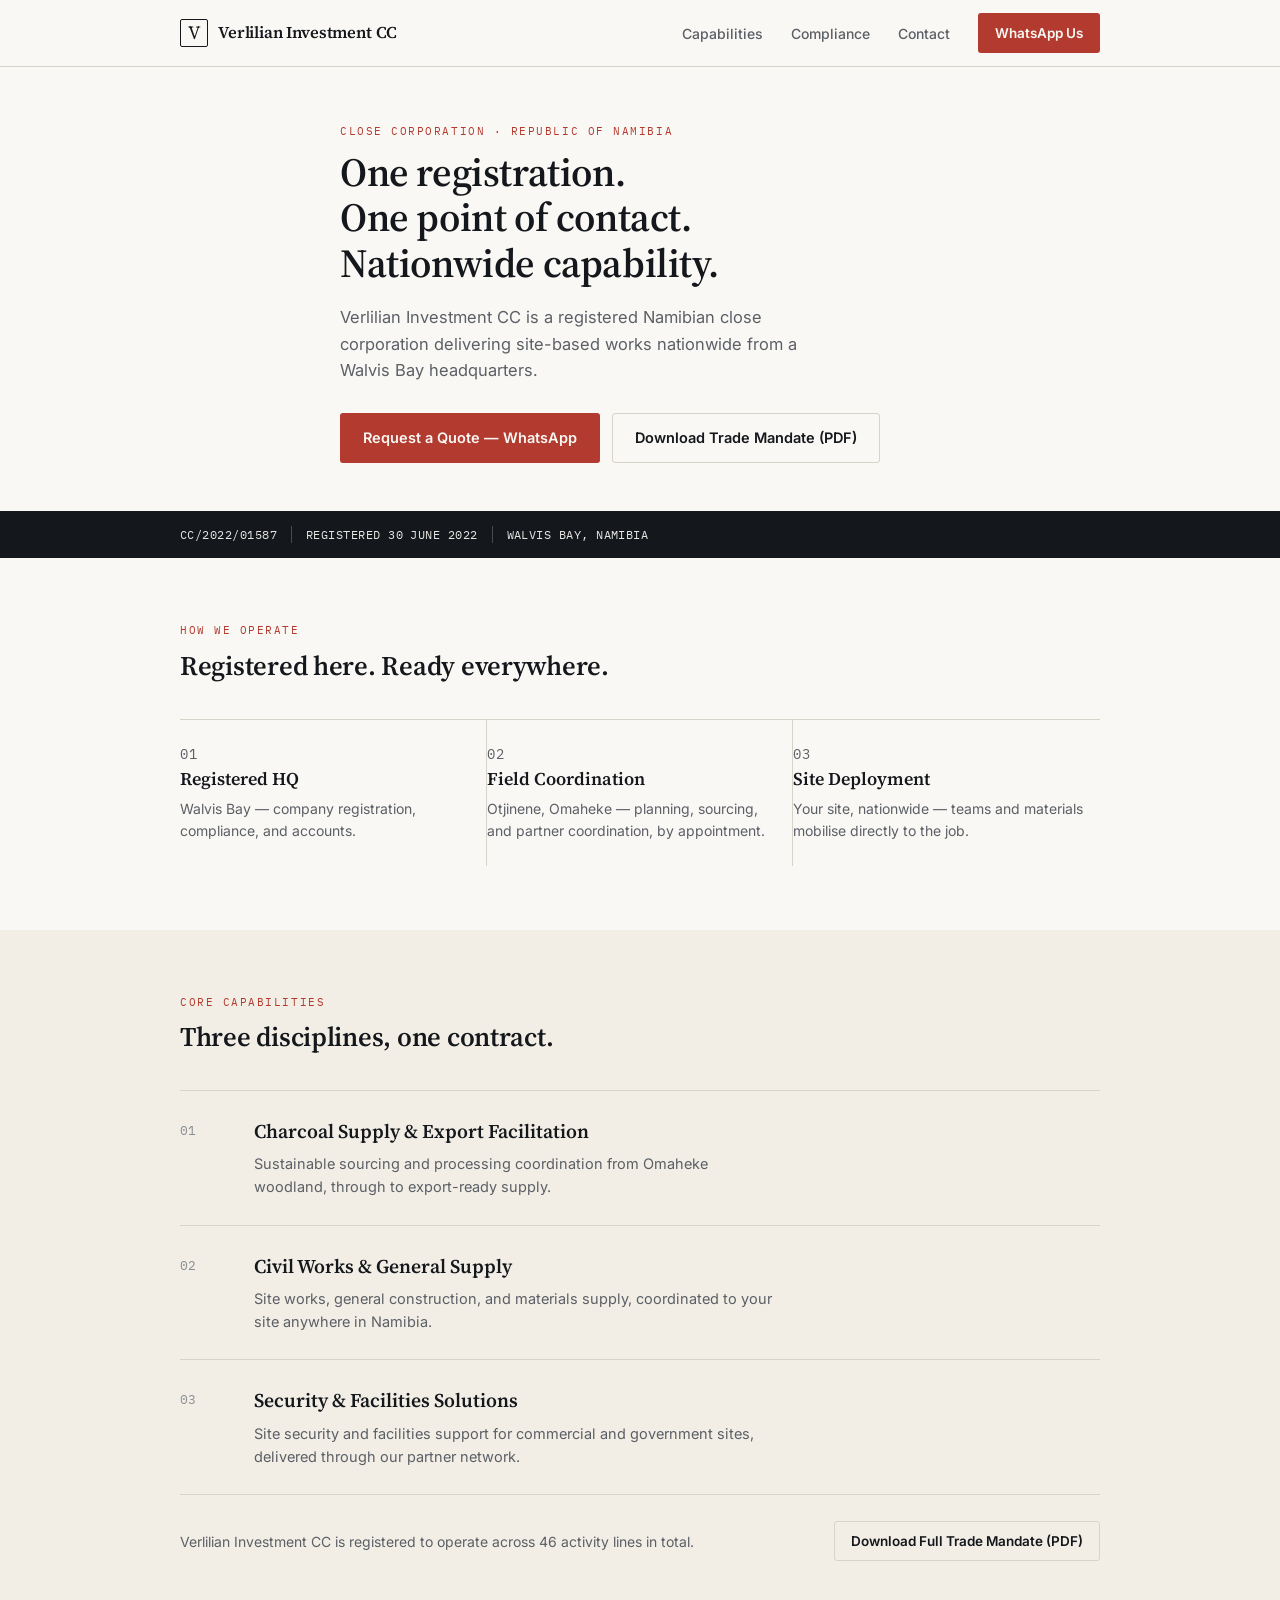
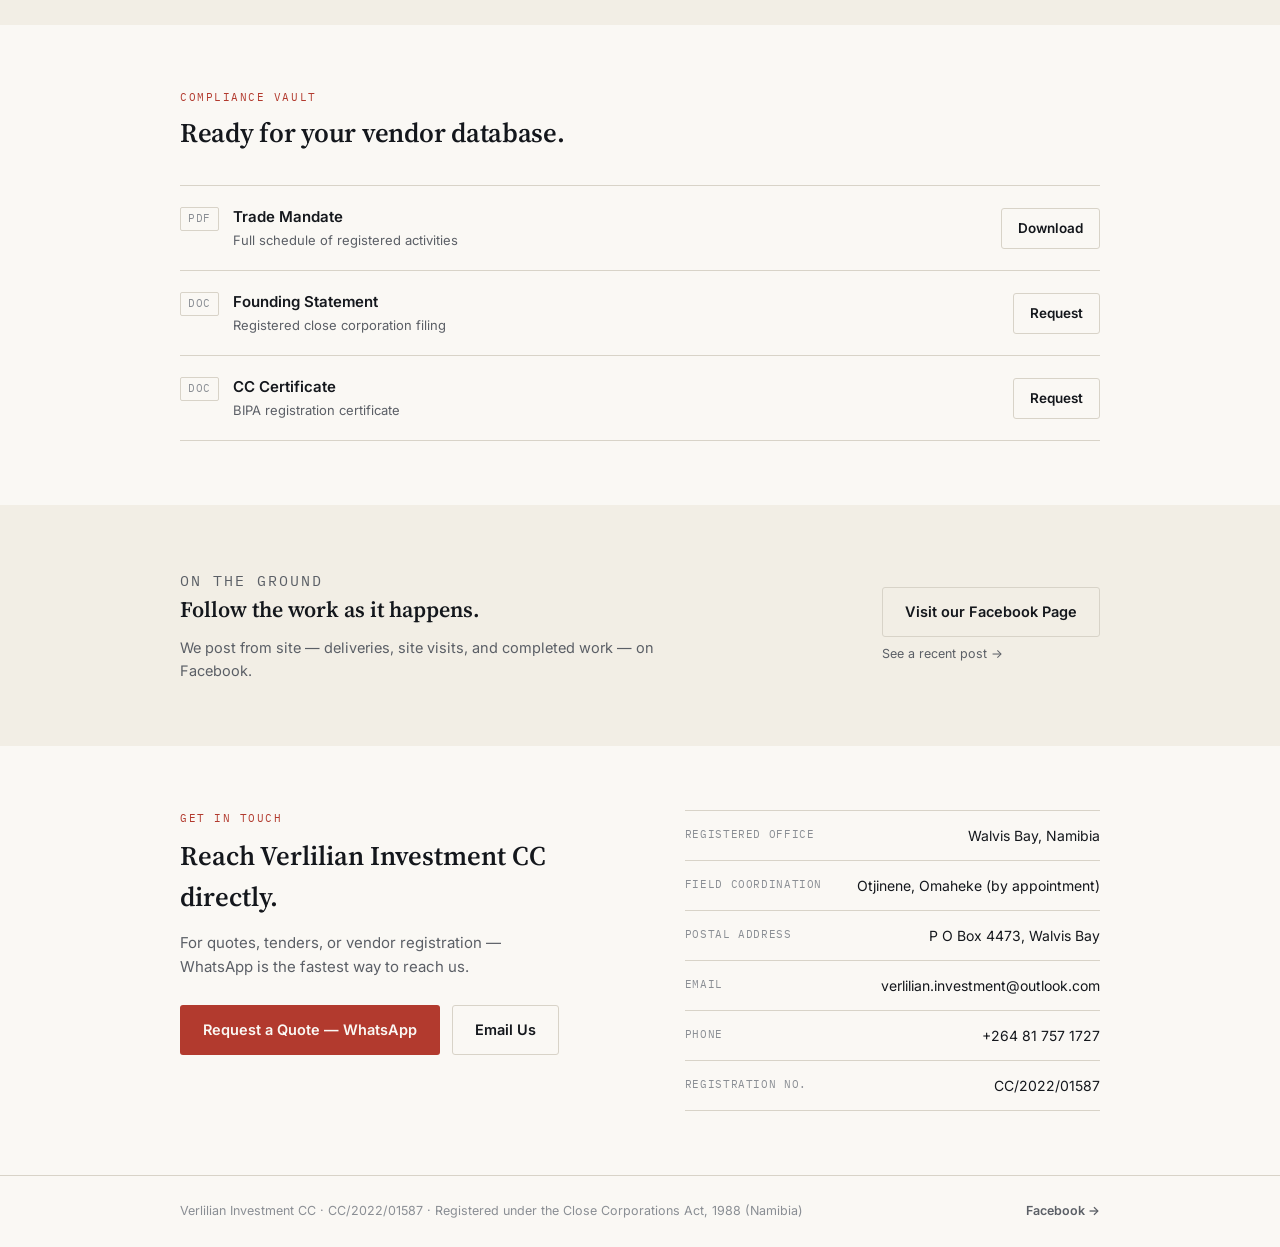
==== commit fc506eaf: "Point Facebook links to the real Page and a live post Replaces the placeholder Facebook search-URL f" ====
--- a/index.html
+++ b/index.html
@@ -210,7 +210,10 @@
         <h2 style="font-size:22px; margin-bottom:10px;">Follow the work as it happens.</h2>
         <p>We post from site — deliveries, site visits, and completed work — on Facebook.</p>
       </div>
-      <a class="btn btn-ghost" href="https://www.facebook.com/search/top?q=Verlilian%20Investment%20CC" target="_blank" rel="noopener">Visit our Facebook Page</a>
+      <div style="display:flex; flex-direction:column; align-items:flex-start; gap:8px;">
+        <a class="btn btn-ghost" href="https://www.facebook.com/share/1HYXwHe7k7/" target="_blank" rel="noopener">Visit our Facebook Page</a>
+        <a href="https://www.facebook.com/share/p/1Cj22qFTcP/" target="_blank" rel="noopener" style="font-size:12.5px; color:var(--ink-soft); text-decoration:none;">See a recent post →</a>
+      </div>
     </div>
   </section>
 
@@ -244,7 +247,7 @@
 <footer class="site-footer">
   <div class="wrap footer-inner">
     <p>Verlilian Investment CC · CC/2022/01587 · Registered under the Close Corporations Act, 1988 (Namibia)</p>
-    <a class="footer-fb" href="https://www.facebook.com/search/top?q=Verlilian%20Investment%20CC" target="_blank" rel="noopener">Facebook →</a>
+    <a class="footer-fb" href="https://www.facebook.com/share/1HYXwHe7k7/" target="_blank" rel="noopener">Facebook →</a>
   </div>
 </footer>
 
--- a/styles.css
+++ b/styles.css
@@ -461,3 +461,114 @@
   .contact-card dl div { flex-direction: column; gap: 2px; }
   .contact-card dd { text-align: left; }
 }
+
+/* ---------- driver-app.html additions ---------- */
+.page-header {
+  padding: 40px 0 0;
+}
+.page-header .eyebrow { margin-bottom: 14px; }
+.page-header h1 {
+  font-size: 34px;
+  line-height: 1.16;
+  letter-spacing: -0.01em;
+  max-width: 720px;
+}
+.page-lede {
+  font-size: 16px;
+  line-height: 1.6;
+  color: var(--ink-soft);
+  max-width: 60ch;
+  margin: 16px 0 30px;
+}
+
+.badge-row { display: flex; flex-wrap: wrap; gap: 8px; margin-bottom: 34px; }
+.badge {
+  font-family: var(--mono);
+  font-size: 10.5px;
+  letter-spacing: 0.05em;
+  text-transform: uppercase;
+  border: 1px solid var(--line);
+  border-radius: 20px;
+  padding: 6px 12px;
+  color: var(--ink-soft);
+}
+
+.two-col { display: grid; grid-template-columns: 1fr 1fr; gap: 0 40px; }
+.two-col .cap-row:nth-child(odd) { }
+
+.money-list { border-top: 1px solid var(--line); }
+.money-row {
+  display: flex;
+  justify-content: space-between;
+  align-items: baseline;
+  gap: 16px;
+  padding: 18px 0;
+  border-bottom: 1px solid var(--line);
+}
+.money-row .num { font-family: var(--mono); font-size: 12px; color: var(--rust); width: 26px; flex-shrink: 0; }
+.money-row .label { font-size: 15px; font-weight: 600; flex: 1; }
+.money-row .desc { font-size: 13px; color: var(--ink-soft); flex: 1.4; }
+
+.tag-grid { display: flex; flex-wrap: wrap; gap: 9px; }
+.tag {
+  font-size: 12.5px;
+  border: 1px solid var(--line);
+  border-radius: 3px;
+  padding: 7px 12px;
+  color: var(--ink);
+  background: var(--paper);
+}
+.tag-alt { background: var(--paper-alt); }
+
+.check-list { list-style: none; margin: 0; padding: 0; }
+.check-list li {
+  font-size: 14px;
+  color: var(--ink);
+  padding: 9px 0;
+  border-bottom: 1px solid var(--line);
+  display: flex; gap: 10px;
+}
+.check-list li:last-child { border-bottom: none; }
+.check-list li::before { content: '\2013'; color: var(--rust); flex-shrink: 0; }
+
+.faq-item {
+  border-bottom: 1px solid var(--line);
+  padding: 16px 0;
+}
+.faq-item:first-child { border-top: 1px solid var(--line); }
+.faq-item summary {
+  cursor: pointer;
+  font-size: 15px;
+  font-weight: 600;
+  color: var(--ink);
+  list-style: none;
+  display: flex;
+  justify-content: space-between;
+  align-items: center;
+}
+.faq-item summary::-webkit-details-marker { display: none; }
+.faq-item summary::after {
+  content: '+';
+  font-family: var(--serif);
+  font-size: 20px;
+  color: var(--rust);
+  margin-left: 12px;
+}
+.faq-item[open] summary::after { content: '\2212'; }
+.faq-item p {
+  font-size: 14px;
+  color: var(--ink-soft);
+  line-height: 1.6;
+  margin: 12px 0 0;
+  max-width: 62ch;
+}
+
+.stack-row { display: flex; flex-wrap: wrap; gap: 10px 28px; }
+.stack-row div { font-size: 13.5px; }
+.stack-row dt { font-family: var(--mono); font-size: 10px; color: var(--ink-faint); text-transform: uppercase; letter-spacing: .05em; }
+.stack-row dd { margin: 2px 0 0; color: var(--ink); }
+
+@media (max-width: 760px) {
+  .page-header h1 { font-size: 26px; }
+  .two-col { grid-template-columns: 1fr; }
+}
